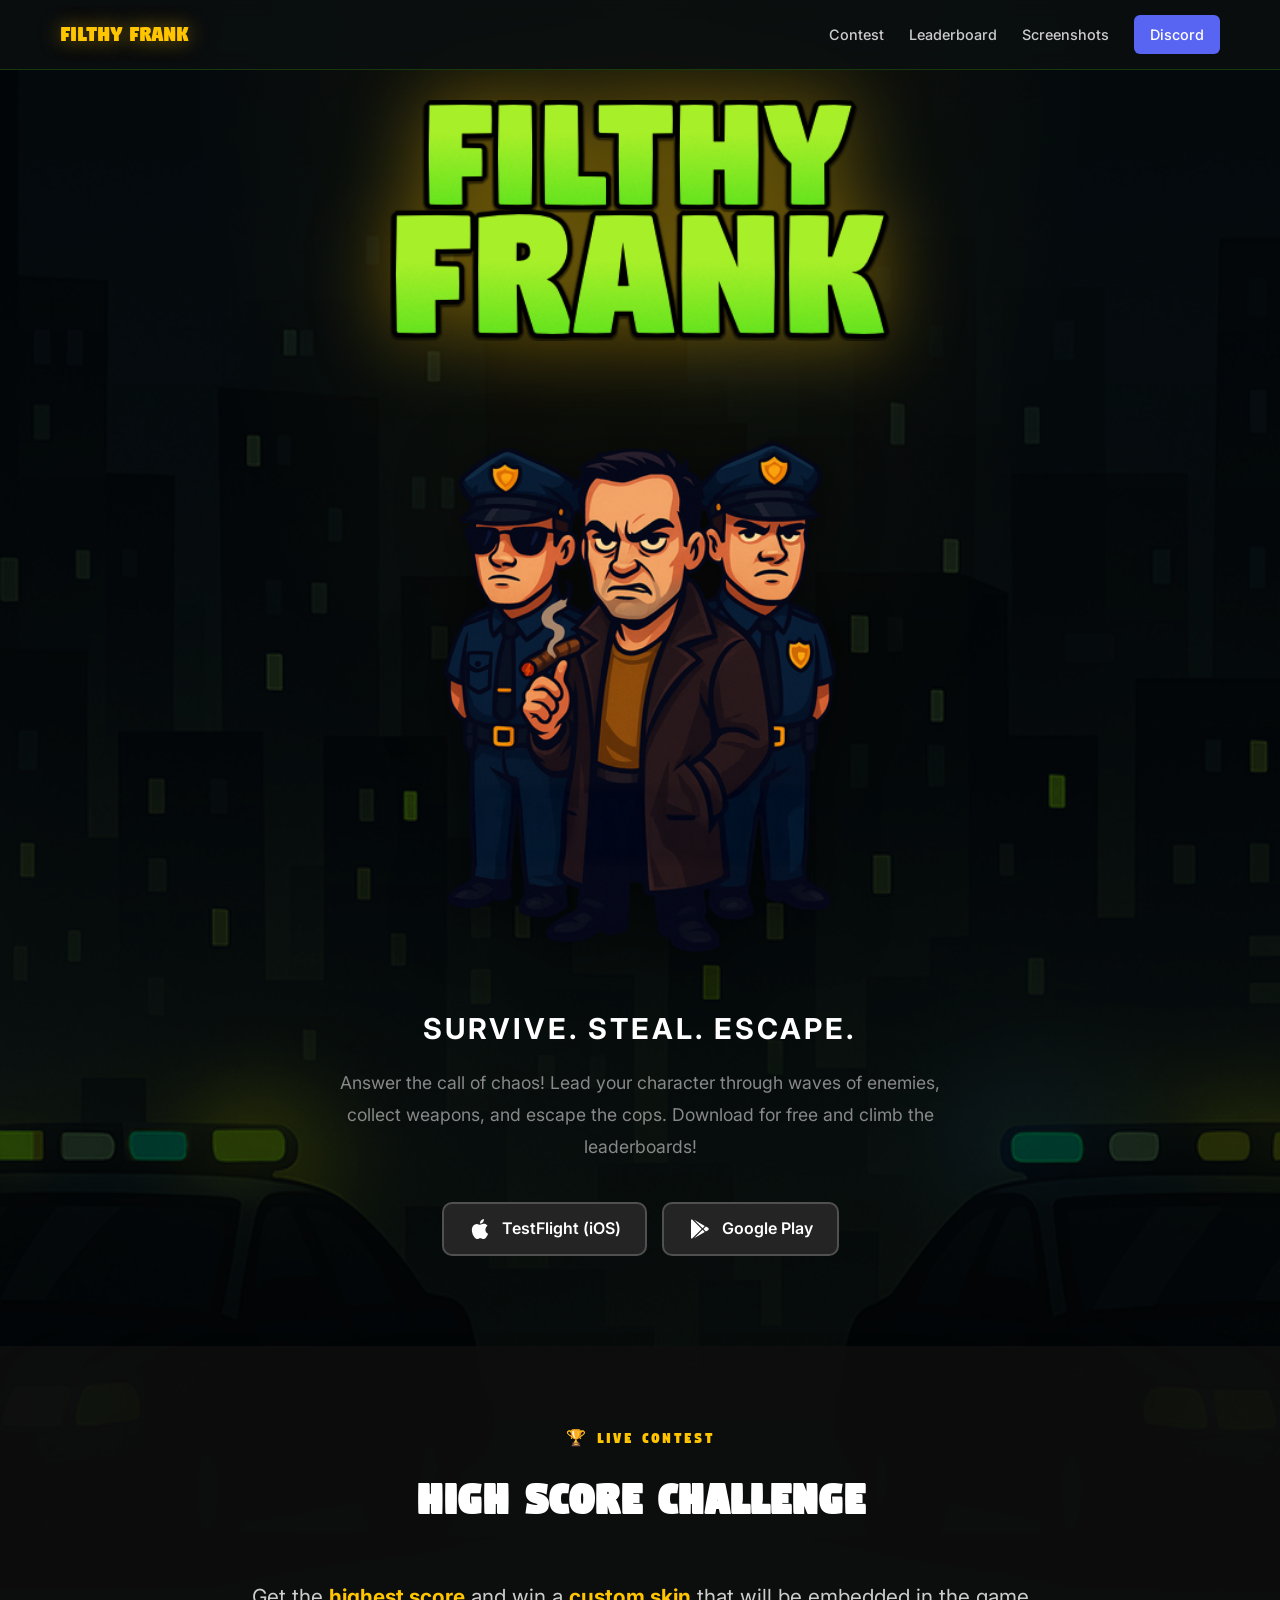
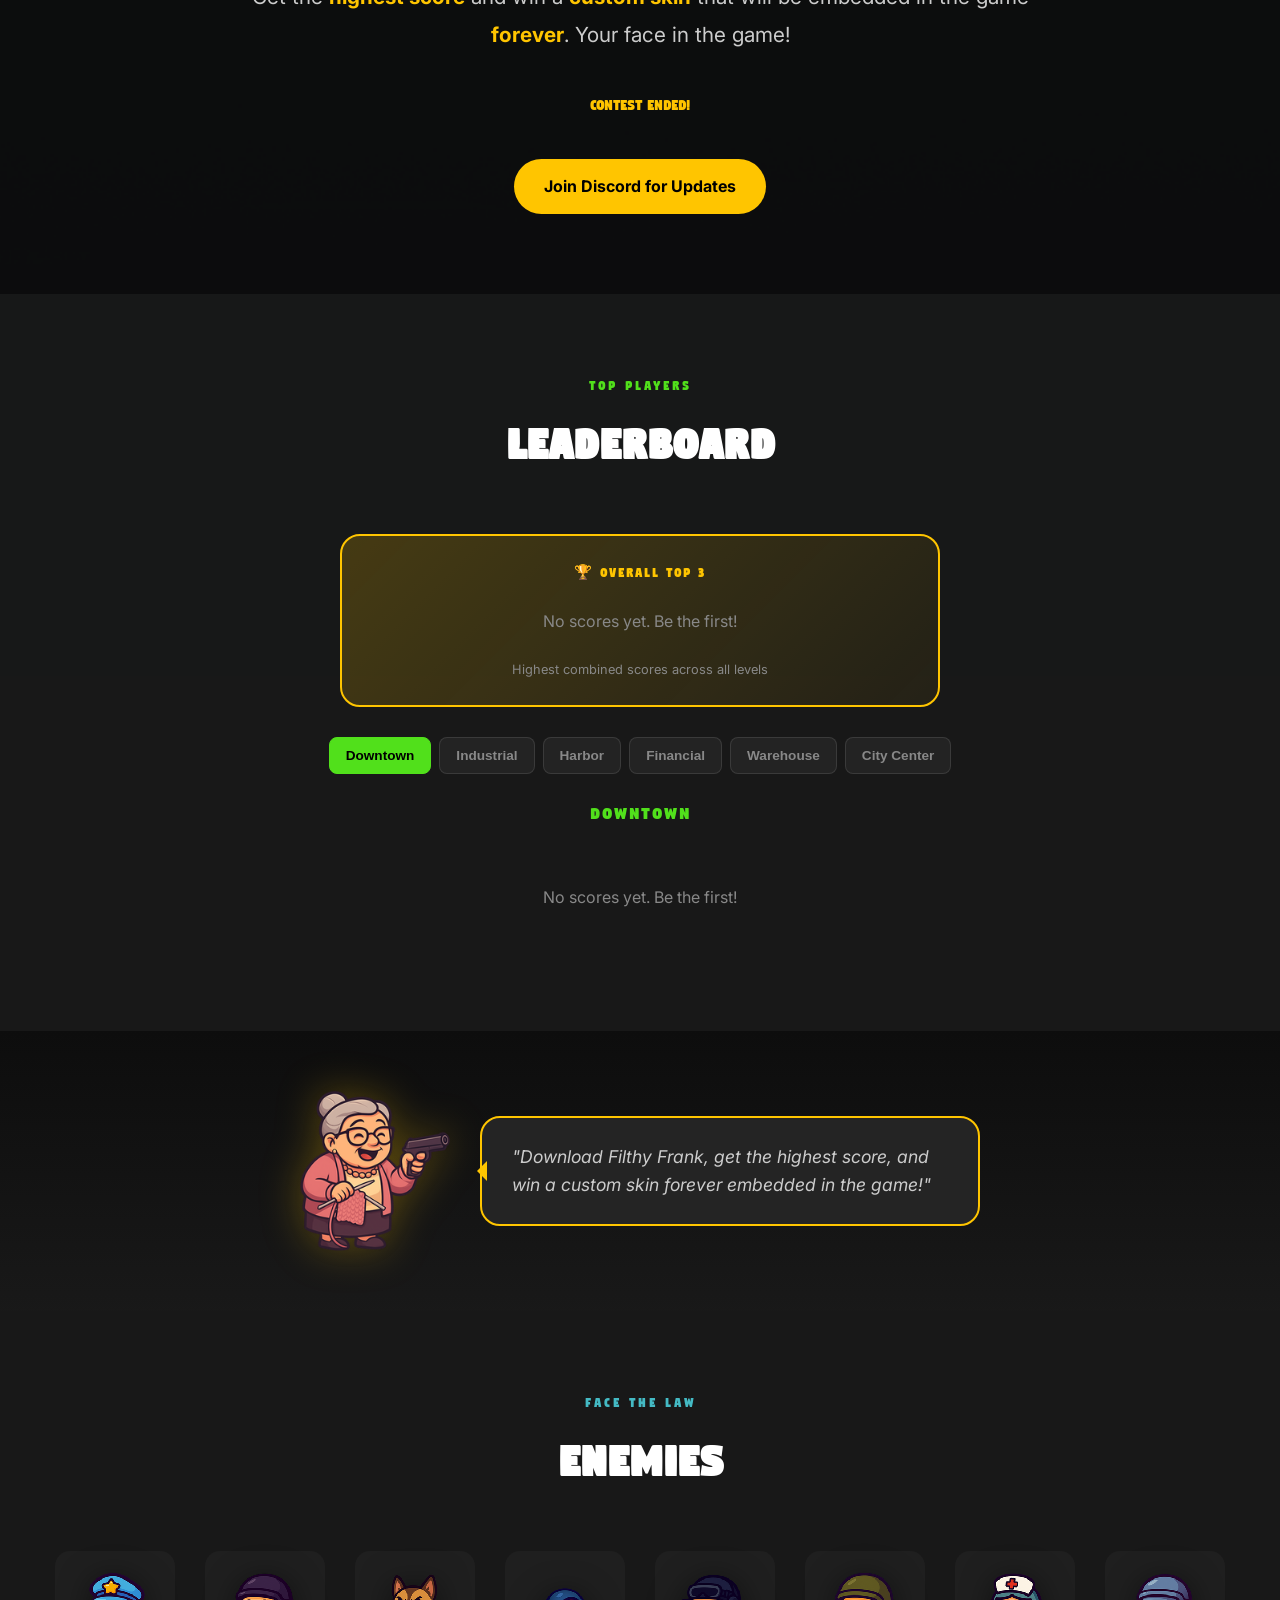
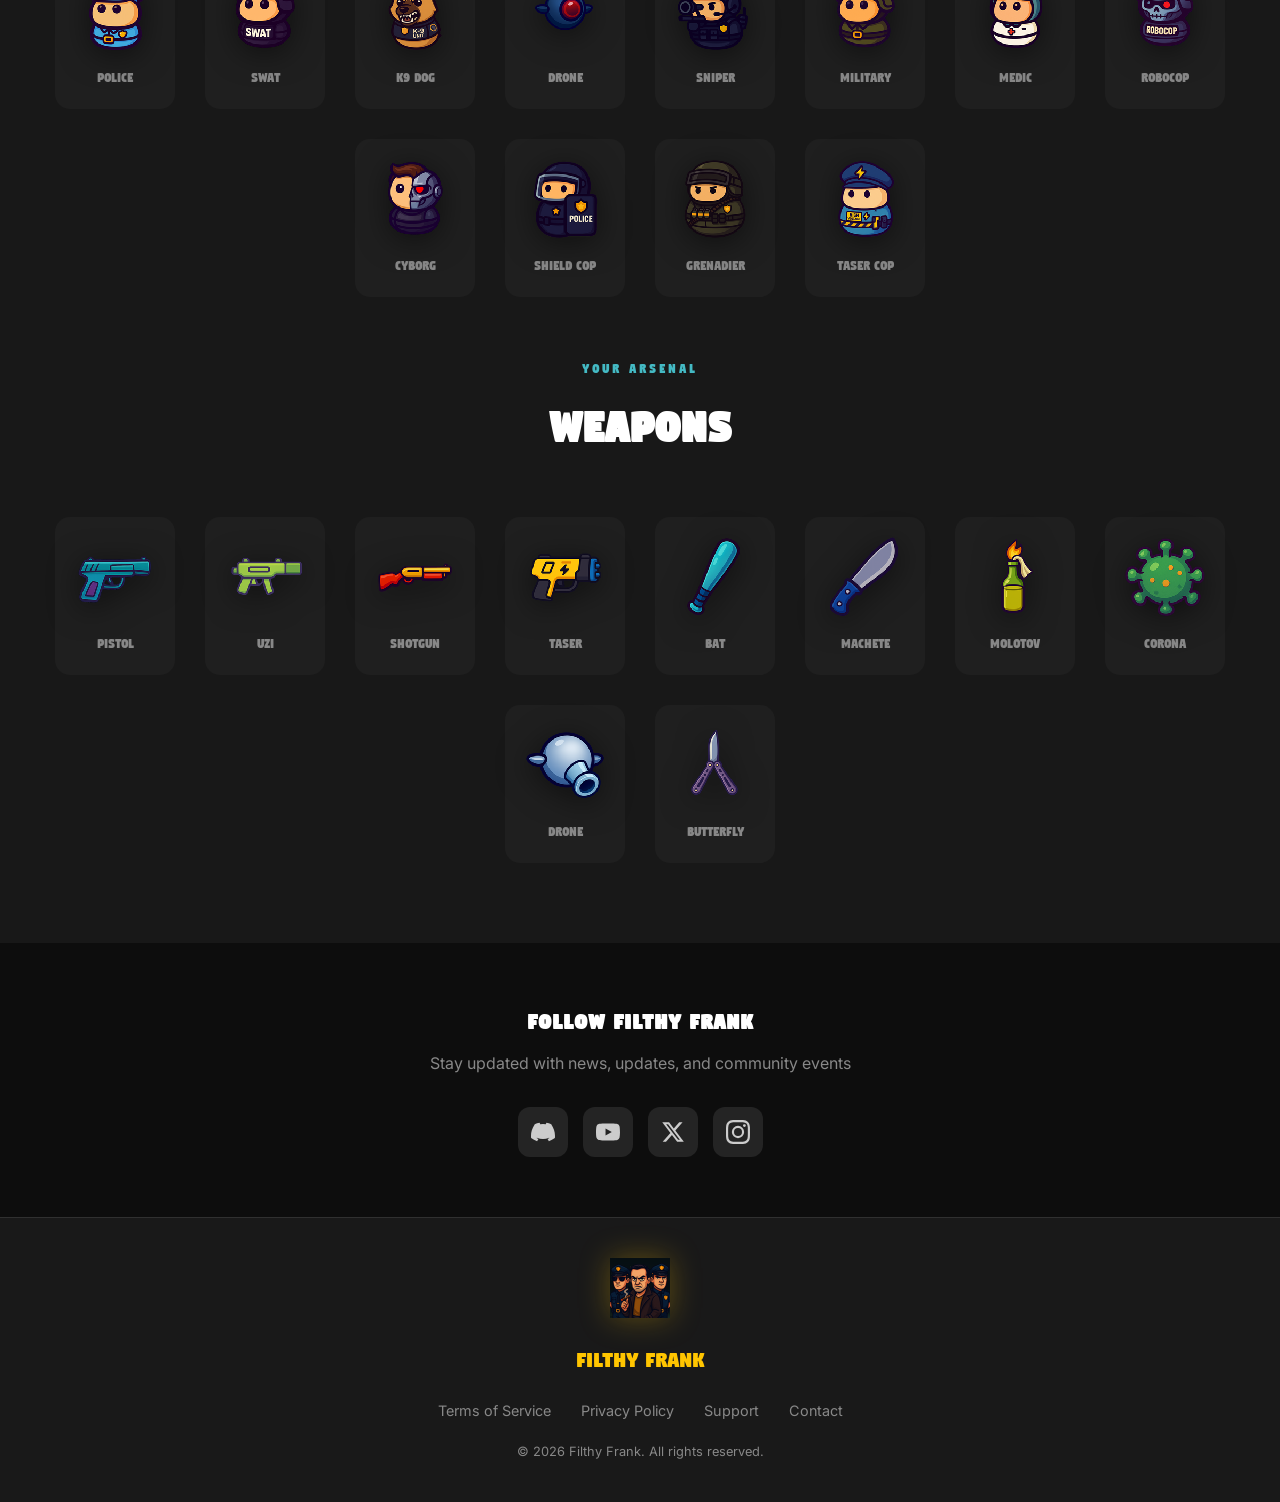
==== index.html @ 580971e7 "Fix CTA: separate iOS/Android buttons, make countdown more readable" ====
<!DOCTYPE html>
<html lang="en">
<head>
    <meta charset="UTF-8">
    <meta name="viewport" content="width=device-width, initial-scale=1.0">
    <title>Filthy Frank - Mobile Action Game</title>
    <meta name="description" content="Survive. Steal. Escape. Download Filthy Frank now and compete in our high score contest!">
    
    <!-- Open Graph / Social Media -->
    <meta property="og:title" content="Filthy Frank - High Score Contest">
    <meta property="og:description" content="Win a custom skin embedded in the game forever! Download now and compete.">
    <meta property="og:image" content="assets/og-image.png">
    <meta property="og:type" content="website">
    
    <!-- Favicon -->
    <link rel="icon" type="image/png" sizes="512x512" href="favicon.png">
    <link rel="apple-touch-icon" href="favicon.png">
    
    <!-- Custom Digitalt Font -->
    <style>
        @font-face {
            font-family: 'Digitalt';
            src: url('assets/fonts/Digitalt.ttf') format('truetype');
            font-weight: normal;
            font-style: normal;
            font-display: swap;
        }
    </style>
    
    <!-- Google Fonts for body -->
    <link rel="preconnect" href="https://fonts.googleapis.com">
    <link rel="preconnect" href="https://fonts.gstatic.com" crossorigin>
    <link href="https://fonts.googleapis.com/css2?family=Inter:wght@400;500;600;700;800&display=swap" rel="stylesheet">
    
    <style>
        /* ============================================
           CSS VARIABLES - SUPERCELL DARK THEME
           ============================================ */
        :root {
            --bg-dark: #0d0d0d;
            --bg-section: #1a1a1a;
            --bg-card: #242424;
            --accent-gold: #FFC500;
            --accent-green: #51E01B;
            --accent-cyan: #44BAC4;
            --accent-red: #ff4757;
            --text-white: #ffffff;
            --text-gray: #888888;
            --text-light: #cccccc;
        }

        /* ============================================
           RESET & BASE
           ============================================ */
        * {
            margin: 0;
            padding: 0;
            box-sizing: border-box;
        }

        html {
            scroll-behavior: smooth;
        }

        body {
            font-family: 'Inter', -apple-system, BlinkMacSystemFont, sans-serif;
            background: var(--bg-dark);
            background-image: url('assets/game/background.png');
            background-size: cover;
            background-position: center top;
            background-attachment: fixed;
            background-repeat: no-repeat;
            color: var(--text-white);
            line-height: 1.6;
            overflow-x: hidden;
        }

        /* ============================================
           TYPOGRAPHY
           ============================================ */
        .game-font {
            font-family: 'Digitalt', monospace;
        }

        h1, h2, h3 {
            font-family: 'Digitalt', monospace;
            letter-spacing: 1px;
        }

        /* ============================================
           HEADER / NAV
           ============================================ */
        .header {
            position: fixed;
            top: 0;
            left: 0;
            right: 0;
            z-index: 1000;
            background: rgba(10, 15, 15, 0.9);
            backdrop-filter: blur(10px);
            border-bottom: 1px solid rgba(81, 224, 27, 0.2);
        }

        .nav {
            max-width: 1200px;
            margin: 0 auto;
            padding: 15px 20px;
            display: flex;
            align-items: center;
            justify-content: space-between;
        }

        .nav-logo {
            font-family: 'Digitalt', monospace;
            font-size: 1.5rem;
            color: var(--accent-gold);
            text-decoration: none;
            text-shadow: 0 0 20px rgba(255, 197, 0, 0.5);
        }

        .nav-links {
            display: flex;
            gap: 25px;
            align-items: center;
        }

        .nav-links a {
            color: var(--text-light);
            text-decoration: none;
            font-size: 0.9rem;
            font-weight: 500;
            transition: color 0.3s;
        }

        .nav-links a:hover {
            color: var(--accent-gold);
        }

        .nav-discord {
            background: #5865F2;
            color: white !important;
            padding: 8px 16px;
            border-radius: 6px;
            font-weight: 600;
        }

        .nav-discord:hover {
            background: #4752c4;
            color: white !important;
        }

        /* Mobile nav toggle */
        .nav-toggle {
            display: none;
            background: none;
            border: none;
            color: white;
            font-size: 1.5rem;
            cursor: pointer;
        }

        /* ============================================
           HERO SECTION - SUPERCELL STYLE
           ============================================ */
        .hero {
            min-height: 100vh;
            display: flex;
            flex-direction: column;
            align-items: center;
            justify-content: center;
            text-align: center;
            padding: 100px 20px 60px;
            background: transparent;
            position: relative;
            overflow: hidden;
        }

        /* Subtle overlay for text readability */
        .hero::before {
            content: '';
            position: absolute;
            top: 0;
            left: 0;
            right: 0;
            bottom: 0;
            background: 
                linear-gradient(180deg, rgba(0,0,0,0.3) 0%, rgba(0,0,0,0.5) 100%),
                radial-gradient(ellipse at 50% 0%, rgba(255, 197, 0, 0.1) 0%, transparent 50%);
            pointer-events: none;
        }

        .hero-content {
            position: relative;
            z-index: 1;
            max-width: 800px;
        }

        .hero-logo {
            max-width: 500px;
            width: 90%;
            height: auto;
            margin-bottom: 20px;
            filter: drop-shadow(0 0 40px rgba(255, 197, 0, 0.4));
        }

        .hero-characters {
            max-width: 400px;
            width: 80%;
            height: auto;
            margin-bottom: 30px;
            filter: drop-shadow(0 10px 30px rgba(0, 0, 0, 0.5));
        }

        .hero-title {
            font-size: clamp(2.5rem, 10vw, 5rem);
            color: var(--accent-gold);
            text-shadow: 
                0 0 30px rgba(255, 197, 0, 0.6),
                0 4px 0 #b38600;
            margin-bottom: 20px;
            text-transform: uppercase;
        }

        .hero-tagline {
            font-size: clamp(1.2rem, 4vw, 1.8rem);
            color: var(--text-white);
            margin-bottom: 15px;
            font-weight: 700;
            text-transform: uppercase;
            letter-spacing: 3px;
        }

        .hero-description {
            font-size: 1.1rem;
            color: var(--text-gray);
            max-width: 600px;
            margin: 0 auto 40px;
            line-height: 1.8;
        }

        /* ============================================
           DOWNLOAD BUTTONS - SUPERCELL STYLE
           ============================================ */
        .download-buttons {
            display: flex;
            flex-wrap: wrap;
            gap: 15px;
            justify-content: center;
            margin-bottom: 30px;
        }

        .store-badge {
            height: 50px;
            transition: transform 0.3s, filter 0.3s;
        }

        .store-badge:hover {
            transform: scale(1.05);
            filter: brightness(1.1);
        }

        /* Custom store buttons if no badges */
        .store-btn {
            display: inline-flex;
            align-items: center;
            gap: 10px;
            padding: 12px 24px;
            background: var(--bg-card);
            border: 2px solid rgba(255, 255, 255, 0.2);
            border-radius: 10px;
            color: white;
            text-decoration: none;
            font-weight: 600;
            transition: all 0.3s;
        }

        .store-btn:hover {
            background: var(--bg-section);
            border-color: var(--accent-gold);
            transform: translateY(-3px);
        }

        .store-btn svg {
            width: 24px;
            height: 24px;
        }

        /* ============================================
           CONTEST SECTION - FULL WIDTH CLEAN
           ============================================ */
        .contest-section {
            padding: 80px 20px;
            background: rgba(13, 13, 13, 0.95);
            text-align: center;
        }

        .contest-section .section-header {
            margin-bottom: 40px;
        }

        .contest-content {
            max-width: 800px;
            margin: 0 auto;
        }

        .contest-prize-text {
            font-size: 1.3rem;
            color: var(--text-light);
            margin-bottom: 40px;
            line-height: 1.8;
        }

        .contest-prize-text strong {
            color: var(--accent-gold);
        }

        /* Countdown - Clean Grid */
        .countdown {
            display: flex;
            justify-content: center;
            gap: 20px;
            margin-bottom: 40px;
        }

        .countdown-item {
            background: rgba(255, 255, 255, 0.05);
            border: 1px solid rgba(255, 255, 255, 0.1);
            border-radius: 15px;
            padding: 20px 15px;
            min-width: 80px;
        }

        .countdown-value {
            font-family: 'Digitalt', monospace;
            font-size: 2.5rem;
            color: var(--accent-gold);
            display: block;
            line-height: 1;
        }

        .countdown-unit {
            font-size: 0.75rem;
            color: var(--text-gray);
            text-transform: uppercase;
            margin-top: 8px;
            letter-spacing: 1px;
        }

        .contest-cta {
            display: inline-flex;
            align-items: center;
            gap: 10px;
            background: var(--accent-gold);
            color: #000;
            padding: 15px 30px;
            border-radius: 50px;
            font-weight: 700;
            font-size: 1rem;
            text-decoration: none;
            transition: all 0.3s;
        }

        .contest-cta:hover {
            transform: scale(1.05);
            box-shadow: 0 10px 30px rgba(255, 197, 0, 0.3);
        }

        @media (max-width: 500px) {
            .countdown {
                gap: 10px;
            }
            .countdown-item {
                min-width: 65px;
                padding: 15px 10px;
            }
            .countdown-value {
                font-size: 1.8rem;
            }
        }

        /* ============================================
           NEWS / LEADERBOARD SECTION
           ============================================ */
        .section {
            padding: 80px 20px;
            max-width: 1200px;
            margin: 0 auto;
        }

        .section-header {
            text-align: center;
            margin-bottom: 50px;
        }

        .section-label {
            font-family: 'Digitalt', monospace;
            color: var(--accent-cyan);
            font-size: 0.9rem;
            text-transform: uppercase;
            letter-spacing: 3px;
            margin-bottom: 10px;
        }

        .contest-section .section-label {
            color: var(--accent-gold);
            font-size: 1rem;
        }

        .leaderboard-section .section-label {
            color: var(--accent-green);
        }

        .section-title {
            font-size: clamp(2rem, 6vw, 3rem);
            color: var(--text-white);
        }

        /* Leaderboard Section - Clean Style */
        .leaderboard-section {
            padding: 80px 20px;
            background: rgba(26, 26, 26, 0.9);
            max-width: 100%;
            width: 100%;
        }

        .leaderboard-container {
            max-width: 600px;
            margin: 0 auto;
        }

        .leaderboard-scores {
            background: transparent;
        }

        .leaderboard-list {
            list-style: none;
        }

        .leaderboard-item {
            display: flex;
            align-items: center;
            padding: 18px 20px;
            border-radius: 12px;
            margin-bottom: 10px;
            background: rgba(255, 255, 255, 0.03);
            border: 1px solid rgba(255, 255, 255, 0.08);
            transition: all 0.3s;
        }

        .leaderboard-item:hover {
            background: rgba(255, 255, 255, 0.08);
            transform: translateX(5px);
        }

        .leaderboard-item.top-1 {
            background: linear-gradient(135deg, rgba(255, 197, 0, 0.15), rgba(255, 197, 0, 0.05));
            border-color: rgba(255, 197, 0, 0.3);
        }

        .leaderboard-item.top-2 {
            background: linear-gradient(135deg, rgba(192, 192, 192, 0.1), rgba(192, 192, 192, 0.03));
            border-color: rgba(192, 192, 192, 0.2);
        }

        .leaderboard-item.top-3 {
            background: linear-gradient(135deg, rgba(205, 127, 50, 0.12), rgba(205, 127, 50, 0.04));
            border-color: rgba(205, 127, 50, 0.25);
        }

        .rank-badge {
            display: flex;
            align-items: center;
            gap: 8px;
            min-width: 60px;
        }

        .rank-icon {
            font-size: 1.3rem;
        }

        .rank {
            font-family: 'Digitalt', monospace;
            font-size: 1.2rem;
            color: var(--text-gray);
        }

        .top-1 .rank { color: var(--accent-gold); }
        .top-2 .rank { color: #c0c0c0; }
        .top-3 .rank { color: #cd7f32; }

        .player-name {
            flex: 1;
            font-weight: 600;
            font-size: 1rem;
            margin-left: 15px;
            color: var(--text-white);
        }

        .player-score {
            font-family: 'Digitalt', monospace;
            font-size: 1.2rem;
            color: var(--accent-green);
        }

        .top-1 .player-score { color: var(--accent-gold); }

        .leaderboard-loading {
            text-align: center;
            padding: 40px;
            color: var(--text-gray);
        }

        /* Overall Champion Banner */
        .overall-champion {
            max-width: 600px;
            margin: 0 auto 30px;
            background: linear-gradient(135deg, rgba(255, 197, 0, 0.2), rgba(255, 197, 0, 0.05));
            border: 2px solid var(--accent-gold);
            border-radius: 20px;
            padding: 25px;
            text-align: center;
        }

        .champion-label {
            font-family: 'Digitalt', monospace;
            font-size: 0.9rem;
            color: var(--accent-gold);
            letter-spacing: 2px;
            margin-bottom: 15px;
        }

        .top3-list {
            display: flex;
            flex-direction: column;
            gap: 12px;
        }

        .top3-loading {
            color: var(--text-gray);
            text-align: center;
            padding: 10px;
        }

        .top3-item {
            display: flex;
            align-items: center;
            justify-content: space-between;
            padding: 12px 20px;
            background: rgba(0, 0, 0, 0.3);
            border-radius: 10px;
            gap: 15px;
        }

        .top3-item.rank-1 {
            background: linear-gradient(135deg, rgba(255, 197, 0, 0.3), rgba(255, 197, 0, 0.1));
            border: 1px solid rgba(255, 197, 0, 0.5);
        }

        .top3-item.rank-2 {
            background: linear-gradient(135deg, rgba(192, 192, 192, 0.2), rgba(192, 192, 192, 0.05));
            border: 1px solid rgba(192, 192, 192, 0.3);
        }

        .top3-item.rank-3 {
            background: linear-gradient(135deg, rgba(205, 127, 50, 0.2), rgba(205, 127, 50, 0.05));
            border: 1px solid rgba(205, 127, 50, 0.3);
        }

        .top3-rank {
            font-size: 1.5rem;
            min-width: 40px;
            text-align: center;
        }

        .top3-name {
            font-family: 'Digitalt', monospace;
            font-size: 1.3rem;
            color: var(--text-white);
            flex: 1;
        }

        .top3-score {
            font-family: 'Digitalt', monospace;
            font-size: 1.1rem;
            color: var(--accent-gold);
        }

        .rank-1 .top3-score { color: #FFD700; }
        .rank-2 .top3-score { color: #C0C0C0; }
        .rank-3 .top3-score { color: #CD7F32; }

        .champion-subtitle {
            font-size: 0.8rem;
            color: var(--text-gray);
            margin-top: 15px;
        }

        .cta-banner {
            margin-top: 20px;
            padding: 15px 20px;
            background: linear-gradient(135deg, rgba(81, 224, 27, 0.15), rgba(81, 224, 27, 0.05));
            border: 1px solid rgba(81, 224, 27, 0.3);
            border-radius: 12px;
            display: flex;
            flex-direction: column;
            align-items: center;
            gap: 12px;
        }

        .cta-text {
            font-size: 1rem;
            color: var(--text-light);
        }

        .cta-time {
            display: inline-block;
            background: var(--accent-gold);
            color: #000;
            font-family: 'Digitalt', monospace;
            font-weight: 700;
            padding: 4px 12px;
            border-radius: 6px;
            margin: 0 4px;
        }

        .cta-buttons {
            display: flex;
            gap: 12px;
        }

        .cta-button {
            display: inline-flex;
            align-items: center;
            gap: 8px;
            background: var(--accent-green);
            color: #000;
            padding: 10px 20px;
            border-radius: 25px;
            font-weight: 700;
            font-size: 0.9rem;
            text-decoration: none;
            transition: all 0.3s;
        }

        .cta-button:hover {
            transform: scale(1.05);
            box-shadow: 0 5px 20px rgba(81, 224, 27, 0.4);
        }

        .cta-button svg {
            flex-shrink: 0;
        }

        @media (max-width: 500px) {
            .cta-text {
                font-size: 0.9rem;
                text-align: center;
            }
        }

        /* Level Tabs */
        .level-tabs {
            display: flex;
            justify-content: center;
            flex-wrap: wrap;
            gap: 8px;
            max-width: 700px;
            margin: 0 auto 25px;
        }

        .level-tab {
            background: rgba(255, 255, 255, 0.05);
            border: 1px solid rgba(255, 255, 255, 0.1);
            border-radius: 8px;
            padding: 10px 16px;
            color: var(--text-gray);
            font-size: 0.85rem;
            font-weight: 600;
            cursor: pointer;
            transition: all 0.3s;
        }

        .level-tab:hover {
            background: rgba(255, 255, 255, 0.1);
            color: var(--text-white);
        }

        .level-tab.active {
            background: var(--accent-green);
            border-color: var(--accent-green);
            color: #000;
        }

        .level-title {
            font-family: 'Digitalt', monospace;
            font-size: 1.2rem;
            color: var(--accent-green);
            text-align: center;
            margin-bottom: 15px;
            text-transform: uppercase;
            letter-spacing: 2px;
        }

        @media (max-width: 500px) {
            .level-tabs {
                gap: 5px;
            }
            .level-tab {
                padding: 8px 12px;
                font-size: 0.75rem;
            }
            .champion-name {
                font-size: 1.5rem;
            }
            .champion-score {
                font-size: 1.2rem;
            }
        }

        /* ============================================
           MIMA GUIDE SECTION
           ============================================ */
        .mima-section {
            padding: 60px 20px;
            background: linear-gradient(180deg, rgba(13, 13, 13, 0.85) 0%, rgba(26, 26, 26, 0.9) 100%);
        }

        .mima-container {
            max-width: 800px;
            margin: 0 auto;
            display: flex;
            align-items: center;
            gap: 30px;
            flex-wrap: wrap;
            justify-content: center;
        }

        .mima-character {
            width: 150px;
            height: auto;
            filter: drop-shadow(0 0 20px rgba(255, 197, 0, 0.3));
            animation: float 3s ease-in-out infinite;
        }

        .mima-speech {
            background: var(--bg-card);
            border: 2px solid var(--accent-gold);
            border-radius: 20px;
            padding: 25px 30px;
            max-width: 500px;
            position: relative;
        }

        .mima-speech::before {
            content: '';
            position: absolute;
            left: -15px;
            top: 50%;
            transform: translateY(-50%);
            border: 10px solid transparent;
            border-right-color: var(--accent-gold);
        }

        .mima-text {
            font-size: 1.1rem;
            color: var(--text-light);
            font-style: italic;
        }

        @media (max-width: 600px) {
            .mima-container {
                flex-direction: column;
                text-align: center;
            }
            .mima-speech::before {
                display: none;
            }
        }

        /* ============================================
           SCREENSHOTS / GALLERY
           ============================================ */
        .gallery-section {
            background: rgba(26, 26, 26, 0.9);
            padding: 80px 20px;
        }

        .sprite-showcase {
            display: flex;
            gap: 30px;
            justify-content: center;
            flex-wrap: wrap;
            margin-top: 40px;
        }

        .sprite-item {
            display: flex;
            flex-direction: column;
            align-items: center;
            gap: 15px;
            padding: 20px;
            background: rgba(255, 255, 255, 0.03);
            border-radius: 15px;
            transition: all 0.3s;
            min-width: 100px;
        }

        .sprite-item:hover {
            background: rgba(255, 197, 0, 0.1);
            transform: translateY(-5px);
        }

        .sprite-item img {
            width: 80px;
            height: 80px;
            object-fit: contain;
            image-rendering: pixelated;
            filter: drop-shadow(0 5px 15px rgba(0, 0, 0, 0.5));
        }

        .sprite-item span {
            font-family: 'Digitalt', monospace;
            font-size: 0.9rem;
            color: var(--text-gray);
        }

        .sprite-item:hover span {
            color: var(--accent-gold);
        }

        .screenshots {
            display: flex;
            gap: 20px;
            justify-content: center;
            flex-wrap: wrap;
            margin-top: 40px;
        }

        .screenshot {
            width: 200px;
            border-radius: 20px;
            box-shadow: 0 20px 50px rgba(0, 0, 0, 0.5);
            transition: transform 0.3s;
        }

        .screenshot:hover {
            transform: translateY(-10px) scale(1.02);
        }

        /* ============================================
           SOCIAL / FOLLOW SECTION
           ============================================ */
        .social-section {
            padding: 60px 20px;
            text-align: center;
            background: rgba(13, 13, 13, 0.8);
        }

        .social-title {
            font-size: 1.5rem;
            margin-bottom: 10px;
        }

        .social-subtitle {
            color: var(--text-gray);
            margin-bottom: 30px;
        }

        .social-links {
            display: flex;
            gap: 15px;
            justify-content: center;
            flex-wrap: wrap;
        }

        .social-link {
            display: flex;
            align-items: center;
            justify-content: center;
            width: 50px;
            height: 50px;
            background: var(--bg-card);
            border-radius: 12px;
            color: var(--text-light);
            text-decoration: none;
            transition: all 0.3s;
        }

        .social-link:hover {
            background: var(--accent-gold);
            color: #000;
            transform: translateY(-3px);
        }

        .social-link svg {
            width: 24px;
            height: 24px;
        }

        /* ============================================
           FOOTER
           ============================================ */
        .footer {
            background: rgba(26, 26, 26, 0.95);
            padding: 40px 20px;
            text-align: center;
            border-top: 1px solid rgba(255, 255, 255, 0.1);
        }

        .footer-icon {
            width: 60px;
            height: 60px;
            margin-bottom: 15px;
            filter: drop-shadow(0 0 15px rgba(255, 197, 0, 0.3));
        }

        .footer-logo {
            font-family: 'Digitalt', monospace;
            font-size: 1.5rem;
            color: var(--accent-gold);
            margin-bottom: 20px;
        }

        .footer-links {
            display: flex;
            gap: 30px;
            justify-content: center;
            margin-bottom: 20px;
            flex-wrap: wrap;
        }

        .footer-links a {
            color: var(--text-gray);
            text-decoration: none;
            font-size: 0.9rem;
            transition: color 0.3s;
        }

        .footer-links a:hover {
            color: var(--text-white);
        }

        .copyright {
            color: var(--text-gray);
            font-size: 0.8rem;
        }

        /* ============================================
           MOBILE RESPONSIVE
           ============================================ */
        @media (max-width: 768px) {
            .nav-links {
                display: none;
            }

            .nav-toggle {
                display: block;
            }

            .hero-title {
                font-size: 2.5rem;
            }

            .countdown-item {
                min-width: 50px;
                padding: 10px 5px;
            }

            .countdown-value {
                font-size: 1.4rem;
            }

            .screenshot {
                width: 150px;
            }

            .leaderboard-card {
                padding: 20px 15px;
            }
        }

        /* ============================================
           ANIMATIONS
           ============================================ */
        @keyframes float {
            0%, 100% { transform: translateY(0); }
            50% { transform: translateY(-10px); }
        }

        .float {
            animation: float 3s ease-in-out infinite;
        }
    </style>
</head>
<body>
    <!-- ============================================
         HEADER / NAV
         ============================================ -->
    <header class="header">
        <nav class="nav">
            <a href="#" class="nav-logo">FILTHY FRANK</a>
            <div class="nav-links">
                <a href="#contest">Contest</a>
                <a href="#leaderboard">Leaderboard</a>
                <a href="#screenshots">Screenshots</a>
                <a href="#" class="nav-discord" id="discordNav">Discord</a>
            </div>
            <button class="nav-toggle" aria-label="Menu">☰</button>
        </nav>
    </header>

    <!-- ============================================
         HERO SECTION
         ============================================ -->
    <section class="hero">
        <div class="hero-content">
            <img src="assets/game/maintitle.png" alt="Filthy Frank" class="hero-logo float">
            
            <!-- Protagonists image -->
            <img src="assets/game/protagonists.png" alt="Characters" class="hero-characters">
            <p class="hero-tagline">Survive. Steal. Escape.</p>
            <p class="hero-description">
                Answer the call of chaos! Lead your character through waves of enemies, 
                collect weapons, and escape the cops. Download for free and climb the leaderboards!
            </p>
            
            <!-- Download Buttons -->
            <div class="download-buttons">
                <a href="#" class="store-btn" id="appStoreBtn">
                    <svg viewBox="0 0 24 24" fill="currentColor">
                        <path d="M18.71 19.5c-.83 1.24-1.71 2.45-3.05 2.47-1.34.03-1.77-.79-3.29-.79-1.53 0-2 .77-3.27.82-1.31.05-2.3-1.32-3.14-2.53C4.25 17 2.94 12.45 4.7 9.39c.87-1.52 2.43-2.48 4.12-2.51 1.28-.02 2.5.87 3.29.87.78 0 2.26-1.07 3.81-.91.65.03 2.47.26 3.64 1.98-.09.06-2.17 1.28-2.15 3.81.03 3.02 2.65 4.03 2.68 4.04-.03.07-.42 1.44-1.38 2.83M13 3.5c.73-.83 1.94-1.46 2.94-1.5.13 1.17-.34 2.35-1.04 3.19-.69.85-1.83 1.51-2.95 1.42-.15-1.15.41-2.35 1.05-3.11z"/>
                    </svg>
                    TestFlight (iOS)
                </a>
                <a href="#" class="store-btn" id="googlePlayBtn">
                    <svg viewBox="0 0 24 24" fill="currentColor">
                        <path d="M3,20.5V3.5C3,2.91 3.34,2.39 3.84,2.15L13.69,12L3.84,21.85C3.34,21.6 3,21.09 3,20.5M16.81,15.12L6.05,21.34L14.54,12.85L16.81,15.12M20.16,10.81C20.5,11.08 20.75,11.5 20.75,12C20.75,12.5 20.5,12.92 20.16,13.19L17.89,14.5L15.39,12L17.89,9.5L20.16,10.81M6.05,2.66L16.81,8.88L14.54,11.15L6.05,2.66Z"/>
                    </svg>
                    Google Play
                </a>
            </div>

        </div>
    </section>

    <!-- ============================================
         CONTEST SECTION - CLEAN FULL WIDTH
         ============================================ -->
    <section class="contest-section" id="contest">
        <div class="section-header">
            <p class="section-label">🏆 Live Contest</p>
            <h2 class="section-title">High Score Challenge</h2>
        </div>
        
        <div class="contest-content">
            <p class="contest-prize-text">
                Get the <strong>highest score</strong> and win a <strong>custom skin</strong> that will be embedded in the game <strong>forever</strong>. Your face in the game!
            </p>
            
            <div class="countdown" id="countdown">
                <div class="countdown-item">
                    <span class="countdown-value" id="days">00</span>
                    <span class="countdown-unit">Days</span>
                </div>
                <div class="countdown-item">
                    <span class="countdown-value" id="hours">00</span>
                    <span class="countdown-unit">Hours</span>
                </div>
                <div class="countdown-item">
                    <span class="countdown-value" id="minutes">00</span>
                    <span class="countdown-unit">Mins</span>
                </div>
                <div class="countdown-item">
                    <span class="countdown-value" id="seconds">00</span>
                    <span class="countdown-unit">Secs</span>
                </div>
            </div>
            
            <a href="#" class="contest-cta" id="discordContest">
                Join Discord for Updates
            </a>
        </div>
    </section>

    <!-- ============================================
         LEADERBOARD SECTION - Multi-Level with Overall Champion
         ============================================ -->
    <section class="leaderboard-section" id="leaderboard">
        <div class="section-header">
            <p class="section-label">Top Players</p>
            <h2 class="section-title">Leaderboard</h2>
        </div>
        
        <!-- Overall Top 3 Banner -->
        <div class="overall-champion" id="overallChampion">
            <div class="champion-label">🏆 OVERALL TOP 3</div>
            <div class="top3-list" id="top3List">
                <div class="top3-loading">Loading...</div>
            </div>
            <div class="champion-subtitle">Highest combined scores across all levels</div>
            <div class="cta-banner" id="ctaBanner">
                <span class="cta-text">⏰ You have <span class="cta-time" id="ctaTime">--</span> left to claim the throne!</span>
                <div class="cta-buttons">
                    <a href="#" class="cta-button cta-ios" id="ctaIOS">
                        <svg viewBox="0 0 24 24" fill="currentColor" width="18" height="18"><path d="M18.71 19.5c-.83 1.24-1.71 2.45-3.05 2.47-1.34.03-1.77-.79-3.29-.79-1.53 0-2 .77-3.27.82-1.31.05-2.3-1.32-3.14-2.53C4.25 17 2.94 12.45 4.7 9.39c.87-1.52 2.43-2.48 4.12-2.51 1.28-.02 2.5.87 3.29.87.78 0 2.26-1.07 3.81-.91.65.03 2.47.26 3.64 1.98-.09.06-2.17 1.28-2.15 3.81.03 3.02 2.65 4.03 2.68 4.04-.03.07-.42 1.44-1.38 2.83M13 3.5c.73-.83 1.94-1.46 2.94-1.5.13 1.17-.34 2.35-1.04 3.19-.69.85-1.83 1.51-2.95 1.42-.15-1.15.41-2.35 1.05-3.11z"/></svg>
                        iOS
                    </a>
                    <a href="#" class="cta-button cta-android" id="ctaAndroid">
                        <svg viewBox="0 0 24 24" fill="currentColor" width="18" height="18"><path d="M3,20.5V3.5C3,2.91 3.34,2.39 3.84,2.15L13.69,12L3.84,21.85C3.34,21.6 3,21.09 3,20.5M16.81,15.12L6.05,21.34L14.54,12.85L16.81,15.12M20.16,10.81C20.5,11.08 20.75,11.5 20.75,12C20.75,12.5 20.5,12.92 20.16,13.19L17.89,14.5L15.39,12L17.89,9.5L20.16,10.81M6.05,2.66L16.81,8.88L14.54,11.15L6.05,2.66Z"/></svg>
                        Android
                    </a>
                </div>
            </div>
        </div>
        
        <!-- Level Tabs -->
        <div class="level-tabs">
            <button class="level-tab active" data-level="downtown_01">Downtown</button>
            <button class="level-tab" data-level="industrial_01">Industrial</button>
            <button class="level-tab" data-level="harbor_01">Harbor</button>
            <button class="level-tab" data-level="financial_01">Financial</button>
            <button class="level-tab" data-level="warehouse_01">Warehouse</button>
            <button class="level-tab" data-level="citycenter_01">City Center</button>
        </div>
        
        <div class="leaderboard-container">
            <div class="level-title" id="levelTitle">Downtown</div>
            <ul class="leaderboard-list" id="leaderboardList">
                <li class="leaderboard-loading">Loading scores...</li>
            </ul>
        </div>
    </section>

    <!-- ============================================
         MIMA GUIDE SECTION
         ============================================ -->
    <section class="mima-section">
        <div class="mima-container">
            <img src="assets/characters/mima.png" alt="Mima" class="mima-character">
            <div class="mima-speech">
                <p class="mima-text">"Download Filthy Frank, get the highest score, and win a custom skin forever embedded in the game!"</p>
            </div>
        </div>
    </section>

    <!-- ============================================
         ENEMIES & WEAPONS SHOWCASE
         ============================================ -->
    <section class="gallery-section" id="screenshots">
        <div class="section-header">
            <p class="section-label">Face the Law</p>
            <h2 class="section-title">Enemies</h2>
        </div>
        
        <div class="sprite-showcase">
            <div class="sprite-item">
                <img src="assets/enemies/police.png" alt="Police">
                <span>Police</span>
            </div>
            <div class="sprite-item">
                <img src="assets/enemies/swat.png" alt="SWAT">
                <span>SWAT</span>
            </div>
            <div class="sprite-item">
                <img src="assets/enemies/k9.png" alt="K9 Dog">
                <span>K9 Dog</span>
            </div>
            <div class="sprite-item">
                <img src="assets/enemies/drone.png" alt="Drone">
                <span>Drone</span>
            </div>
            <div class="sprite-item">
                <img src="assets/enemies/sniper.png" alt="Sniper">
                <span>Sniper</span>
            </div>
            <div class="sprite-item">
                <img src="assets/enemies/military.png" alt="Military">
                <span>Military</span>
            </div>
            <div class="sprite-item">
                <img src="assets/enemies/medic.png" alt="Medic">
                <span>Medic</span>
            </div>
            <div class="sprite-item">
                <img src="assets/enemies/robocop.png" alt="Robocop">
                <span>Robocop</span>
            </div>
            <div class="sprite-item">
                <img src="assets/enemies/cyborg.png" alt="Cyborg">
                <span>Cyborg</span>
            </div>
            <div class="sprite-item">
                <img src="assets/enemies/shieldcop.png" alt="Shield Cop">
                <span>Shield Cop</span>
            </div>
            <div class="sprite-item">
                <img src="assets/enemies/grenadier.png" alt="Grenadier">
                <span>Grenadier</span>
            </div>
            <div class="sprite-item">
                <img src="assets/enemies/tasercop.png" alt="Taser Cop">
                <span>Taser Cop</span>
            </div>
        </div>

        <div class="section-header" style="margin-top: 60px;">
            <p class="section-label">Your Arsenal</p>
            <h2 class="section-title">Weapons</h2>
        </div>
        
        <div class="sprite-showcase">
            <div class="sprite-item">
                <img src="assets/weapons/pistol.png" alt="Pistol">
                <span>Pistol</span>
            </div>
            <div class="sprite-item">
                <img src="assets/weapons/uzi.png" alt="Uzi">
                <span>Uzi</span>
            </div>
            <div class="sprite-item">
                <img src="assets/weapons/shotgun.png" alt="Shotgun">
                <span>Shotgun</span>
            </div>
            <div class="sprite-item">
                <img src="assets/weapons/taser.png" alt="Taser">
                <span>Taser</span>
            </div>
            <div class="sprite-item">
                <img src="assets/weapons/bat.png" alt="Bat">
                <span>Bat</span>
            </div>
            <div class="sprite-item">
                <img src="assets/weapons/machete.png" alt="Machete">
                <span>Machete</span>
            </div>
            <div class="sprite-item">
                <img src="assets/weapons/molotov.png" alt="Molotov">
                <span>Molotov</span>
            </div>
            <div class="sprite-item">
                <img src="assets/weapons/corona.png" alt="Corona">
                <span>Corona</span>
            </div>
            <div class="sprite-item">
                <img src="assets/weapons/drone.png" alt="Drone">
                <span>Drone</span>
            </div>
            <div class="sprite-item">
                <img src="assets/weapons/butterfly.png" alt="Butterfly">
                <span>Butterfly</span>
            </div>
        </div>
    </section>

    <!-- ============================================
         SOCIAL SECTION
         ============================================ -->
    <section class="social-section">
        <h3 class="social-title game-font">Follow Filthy Frank</h3>
        <p class="social-subtitle">Stay updated with news, updates, and community events</p>
        
        <div class="social-links">
            <a href="#" class="social-link" id="discordSocial" title="Discord">
                <svg viewBox="0 0 24 24" fill="currentColor">
                    <path d="M20.317 4.37a19.791 19.791 0 0 0-4.885-1.515.074.074 0 0 0-.079.037c-.21.375-.444.864-.608 1.25a18.27 18.27 0 0 0-5.487 0 12.64 12.64 0 0 0-.617-1.25.077.077 0 0 0-.079-.037A19.736 19.736 0 0 0 3.677 4.37a.07.07 0 0 0-.032.027C.533 9.046-.32 13.58.099 18.057a.082.082 0 0 0 .031.057 19.9 19.9 0 0 0 5.993 3.03.078.078 0 0 0 .084-.028 14.09 14.09 0 0 0 1.226-1.994.076.076 0 0 0-.041-.106 13.107 13.107 0 0 1-1.872-.892.077.077 0 0 1-.008-.128 10.2 10.2 0 0 0 .372-.292.074.074 0 0 1 .077-.01c3.928 1.793 8.18 1.793 12.062 0a.074.074 0 0 1 .078.01c.12.098.246.198.373.292a.077.077 0 0 1-.006.127 12.299 12.299 0 0 1-1.873.892.077.077 0 0 0-.041.107c.36.698.772 1.362 1.225 1.993a.076.076 0 0 0 .084.028 19.839 19.839 0 0 0 6.002-3.03.077.077 0 0 0 .032-.054c.5-5.177-.838-9.674-3.549-13.66a.061.061 0 0 0-.031-.03z"/>
                </svg>
            </a>
            <a href="#" class="social-link" title="YouTube">
                <svg viewBox="0 0 24 24" fill="currentColor">
                    <path d="M23.498 6.186a3.016 3.016 0 0 0-2.122-2.136C19.505 3.545 12 3.545 12 3.545s-7.505 0-9.377.505A3.017 3.017 0 0 0 .502 6.186C0 8.07 0 12 0 12s0 3.93.502 5.814a3.016 3.016 0 0 0 2.122 2.136c1.871.505 9.376.505 9.376.505s7.505 0 9.377-.505a3.015 3.015 0 0 0 2.122-2.136C24 15.93 24 12 24 12s0-3.93-.502-5.814zM9.545 15.568V8.432L15.818 12l-6.273 3.568z"/>
                </svg>
            </a>
            <a href="#" class="social-link" title="Twitter/X">
                <svg viewBox="0 0 24 24" fill="currentColor">
                    <path d="M18.244 2.25h3.308l-7.227 8.26 8.502 11.24H16.17l-5.214-6.817L4.99 21.75H1.68l7.73-8.835L1.254 2.25H8.08l4.713 6.231zm-1.161 17.52h1.833L7.084 4.126H5.117z"/>
                </svg>
            </a>
            <a href="#" class="social-link" title="Instagram">
                <svg viewBox="0 0 24 24" fill="currentColor">
                    <path d="M12 2.163c3.204 0 3.584.012 4.85.07 3.252.148 4.771 1.691 4.919 4.919.058 1.265.069 1.645.069 4.849 0 3.205-.012 3.584-.069 4.849-.149 3.225-1.664 4.771-4.919 4.919-1.266.058-1.644.07-4.85.07-3.204 0-3.584-.012-4.849-.07-3.26-.149-4.771-1.699-4.919-4.92-.058-1.265-.07-1.644-.07-4.849 0-3.204.013-3.583.07-4.849.149-3.227 1.664-4.771 4.919-4.919 1.266-.057 1.645-.069 4.849-.069zM12 0C8.741 0 8.333.014 7.053.072 2.695.272.273 2.69.073 7.052.014 8.333 0 8.741 0 12c0 3.259.014 3.668.072 4.948.2 4.358 2.618 6.78 6.98 6.98C8.333 23.986 8.741 24 12 24c3.259 0 3.668-.014 4.948-.072 4.354-.2 6.782-2.618 6.979-6.98.059-1.28.073-1.689.073-4.948 0-3.259-.014-3.667-.072-4.947-.196-4.354-2.617-6.78-6.979-6.98C15.668.014 15.259 0 12 0zm0 5.838a6.162 6.162 0 100 12.324 6.162 6.162 0 000-12.324zM12 16a4 4 0 110-8 4 4 0 010 8zm6.406-11.845a1.44 1.44 0 100 2.881 1.44 1.44 0 000-2.881z"/>
                </svg>
            </a>
        </div>
    </section>

    <!-- ============================================
         FOOTER
         ============================================ -->
    <footer class="footer">
        <img src="assets/game/icon.png" alt="FF" class="footer-icon">
        <div class="footer-logo">FILTHY FRANK</div>
        <div class="footer-links">
            <a href="#">Terms of Service</a>
            <a href="#">Privacy Policy</a>
            <a href="#">Support</a>
            <a href="#">Contact</a>
        </div>
        <p class="copyright">© 2026 Filthy Frank. All rights reserved.</p>
    </footer>

    <!-- ============================================
         JAVASCRIPT
         ============================================ -->
    <script>
        // ============================================
        // CONFIGURATION
        // ============================================
        const CONFIG = {
            contestEndDate: new Date('2026-01-10T18:00:00'),
            firebase: {
                databaseUrl: "https://filthyfrank-7d392-default-rtdb.europe-west1.firebasedatabase.app"
            },
            levels: {
                downtown_01: { key: "downtown_01_leaderboard", name: "Downtown" },
                industrial_01: { key: "industrial_01_leaderboard", name: "Industrial" },
                harbor_01: { key: "harbor_01_leaderboard", name: "Harbor" },
                financial_01: { key: "financial_01_leaderboard", name: "Financial" },
                warehouse_01: { key: "warehouse_01_leaderboard", name: "Warehouse" },
                citycenter_01: { key: "citycenter_01_leaderboard", name: "City Center" }
            },
            appStoreUrl: "https://testflight.apple.com/join/hXkUVUbs",
            googlePlayUrl: "https://play.google.com/store/apps/details?id=com.filthyfrank.app",
            discordUrl: "https://discord.gg/ke2pYVBnZ4"
        };
        
        let currentLevel = 'downtown_01';
        let allLevelScores = {};

        // ============================================
        // COUNTDOWN TIMER
        // ============================================
        function updateCountdown() {
            const now = new Date().getTime();
            const distance = CONFIG.contestEndDate.getTime() - now;
            
            if (distance < 0) {
                document.getElementById('countdown').innerHTML = 
                    '<div style="color: var(--accent-gold); font-family: Digitalt;">Contest Ended!</div>';
                document.getElementById('ctaBanner').style.display = 'none';
                return;
            }
            
            const days = Math.floor(distance / (1000 * 60 * 60 * 24));
            const hours = Math.floor((distance % (1000 * 60 * 60 * 24)) / (1000 * 60 * 60));
            const minutes = Math.floor((distance % (1000 * 60 * 60)) / (1000 * 60));
            const seconds = Math.floor((distance % (1000 * 60)) / 1000);
            
            document.getElementById('days').textContent = String(days).padStart(2, '0');
            document.getElementById('hours').textContent = String(hours).padStart(2, '0');
            document.getElementById('minutes').textContent = String(minutes).padStart(2, '0');
            document.getElementById('seconds').textContent = String(seconds).padStart(2, '0');
            
            // Update CTA time remaining
            let ctaTimeText = '';
            if (days > 0) {
                ctaTimeText = `${days}d ${hours}h`;
            } else if (hours > 0) {
                ctaTimeText = `${hours}h ${minutes}m`;
            } else {
                ctaTimeText = `${minutes}m ${seconds}s`;
            }
            document.getElementById('ctaTime').textContent = ctaTimeText;
        }
        
        updateCountdown();
        setInterval(updateCountdown, 1000);

        // ============================================
        // LEADERBOARD - Multi-Level System
        // ============================================
        
        // Fetch scores for a specific level
        async function fetchLevelScores(levelId) {
            const levelConfig = CONFIG.levels[levelId];
            if (!levelConfig) return [];
            
            try {
                const url = `${CONFIG.firebase.databaseUrl}/leaderboards/${levelConfig.key}.json`;
                const response = await fetch(url);
                
                if (!response.ok) return [];
                
                const data = await response.json();
                
                if (!data || Object.keys(data).length === 0) return [];
                
                return Object.entries(data)
                    .map(([id, entry]) => ({
                        id: id,
                        name: entry.player_name || 'Anonymous',
                        score: parseInt(entry.score || 0)
                    }))
                    .sort((a, b) => b.score - a.score);
            } catch (error) {
                console.error(`Error fetching ${levelId}:`, error);
                return [];
            }
        }
        
        // Fetch all levels and calculate overall champion
        async function fetchAllLeaderboards() {
            const levelIds = Object.keys(CONFIG.levels);
            
            // Fetch all levels in parallel
            const results = await Promise.all(
                levelIds.map(id => fetchLevelScores(id))
            );
            
            // Store scores by level
            levelIds.forEach((id, index) => {
                allLevelScores[id] = results[index];
            });
            
            // Calculate overall champion (highest combined score per player)
            calculateOverallChampion();
            
            // Render current level
            renderLevelLeaderboard(currentLevel);
        }
        
        // Calculate overall top 3 based on combined scores
        function calculateOverallChampion() {
            const playerTotals = {};
            
            // Sum up all scores per player across all levels
            Object.values(allLevelScores).forEach(levelScores => {
                levelScores.forEach(entry => {
                    if (!playerTotals[entry.name]) {
                        playerTotals[entry.name] = 0;
                    }
                    playerTotals[entry.name] += entry.score;
                });
            });
            
            // Sort and get top 3
            const top3 = Object.entries(playerTotals)
                .map(([name, score]) => ({ name, score }))
                .sort((a, b) => b.score - a.score)
                .slice(0, 3);
            
            // Update top 3 display
            const top3El = document.getElementById('top3List');
            const rankIcons = ['👑', '🥈', '🥉'];
            
            if (top3.length === 0) {
                top3El.innerHTML = '<div class="top3-loading">No scores yet. Be the first!</div>';
                return;
            }
            
            top3El.innerHTML = top3.map((player, i) => `
                <div class="top3-item rank-${i + 1}">
                    <span class="top3-rank">${rankIcons[i]}</span>
                    <span class="top3-name">${escapeHtml(player.name)}</span>
                    <span class="top3-score">${player.score.toLocaleString()}</span>
                </div>
            `).join('');
        }
        
        // Render leaderboard for a specific level
        function renderLevelLeaderboard(levelId) {
            const scores = allLevelScores[levelId] || [];
            const levelName = CONFIG.levels[levelId]?.name || levelId;
            
            document.getElementById('levelTitle').textContent = levelName;
            
            const el = document.getElementById('leaderboardList');
            const icons = ['👑', '🥈', '🥉'];
            
            if (scores.length === 0) {
                el.innerHTML = '<li class="leaderboard-loading">No scores yet. Be the first!</li>';
                return;
            }
            
            el.innerHTML = scores.slice(0, 10).map((p, i) => {
                const rank = i + 1;
                const topClass = rank <= 3 ? `top-${rank}` : '';
                const icon = rank <= 3 ? `<span class="rank-icon">${icons[i]}</span>` : '';
                
                return `
                    <li class="leaderboard-item ${topClass}">
                        <div class="rank-badge">
                            ${icon}
                            <span class="rank">${rank}</span>
                        </div>
                        <span class="player-name">${escapeHtml(p.name)}</span>
                        <span class="player-score">${p.score.toLocaleString()}</span>
                    </li>
                `;
            }).join('');
        }
        
        function escapeHtml(text) {
            const div = document.createElement('div');
            div.textContent = text;
            return div.innerHTML;
        }
        
        // Tab switching
        document.querySelectorAll('.level-tab').forEach(tab => {
            tab.addEventListener('click', () => {
                // Update active tab
                document.querySelectorAll('.level-tab').forEach(t => t.classList.remove('active'));
                tab.classList.add('active');
                
                // Switch level
                currentLevel = tab.dataset.level;
                renderLevelLeaderboard(currentLevel);
            });
        });
        
        // Initial load
        fetchAllLeaderboards();
        setInterval(fetchAllLeaderboards, 30000);

        // ============================================
        // LINKS
        // ============================================
        document.getElementById('appStoreBtn').href = CONFIG.appStoreUrl;
        document.getElementById('googlePlayBtn').href = CONFIG.googlePlayUrl;
        document.getElementById('discordNav').href = CONFIG.discordUrl;
        document.getElementById('discordSocial').href = CONFIG.discordUrl;
        document.getElementById('discordContest').href = CONFIG.discordUrl;
        
        // CTA buttons
        document.getElementById('ctaIOS').href = CONFIG.appStoreUrl;
        document.getElementById('ctaAndroid').href = CONFIG.googlePlayUrl;
    </script>
</body>
</html>
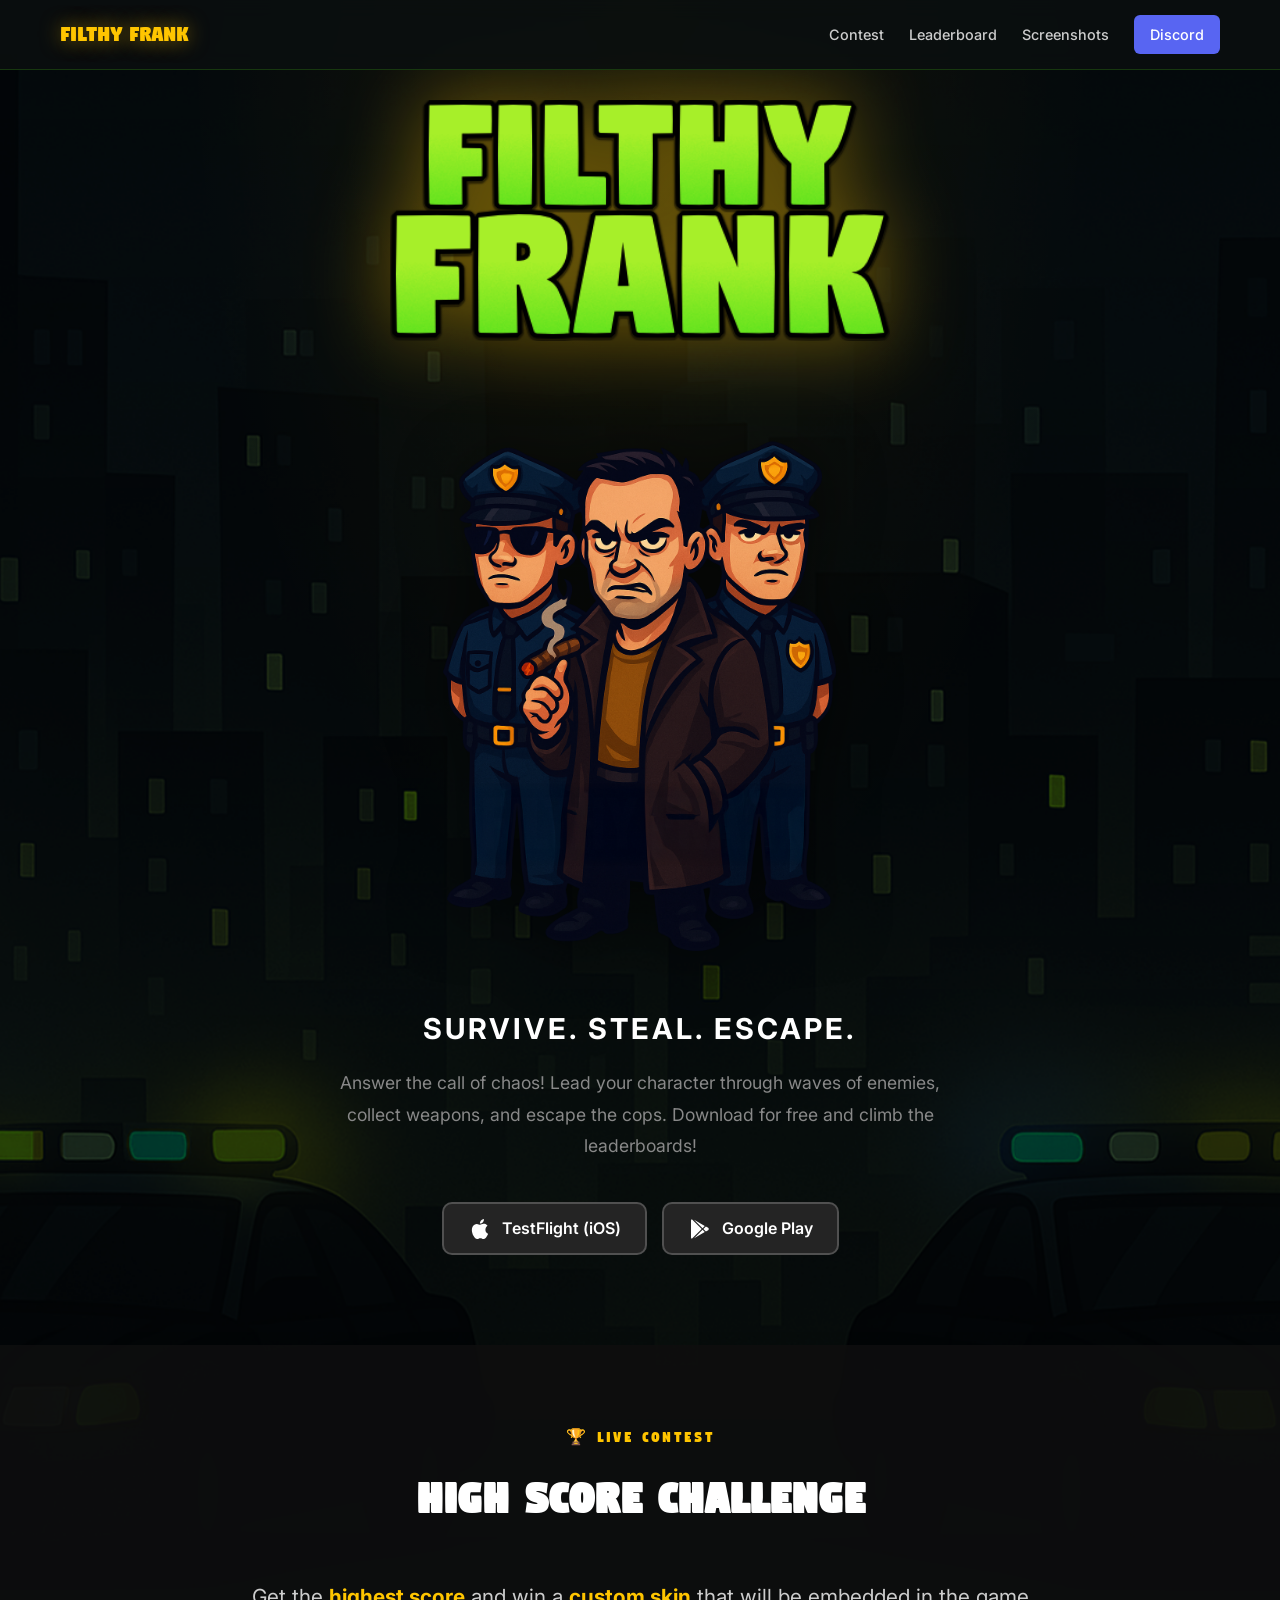
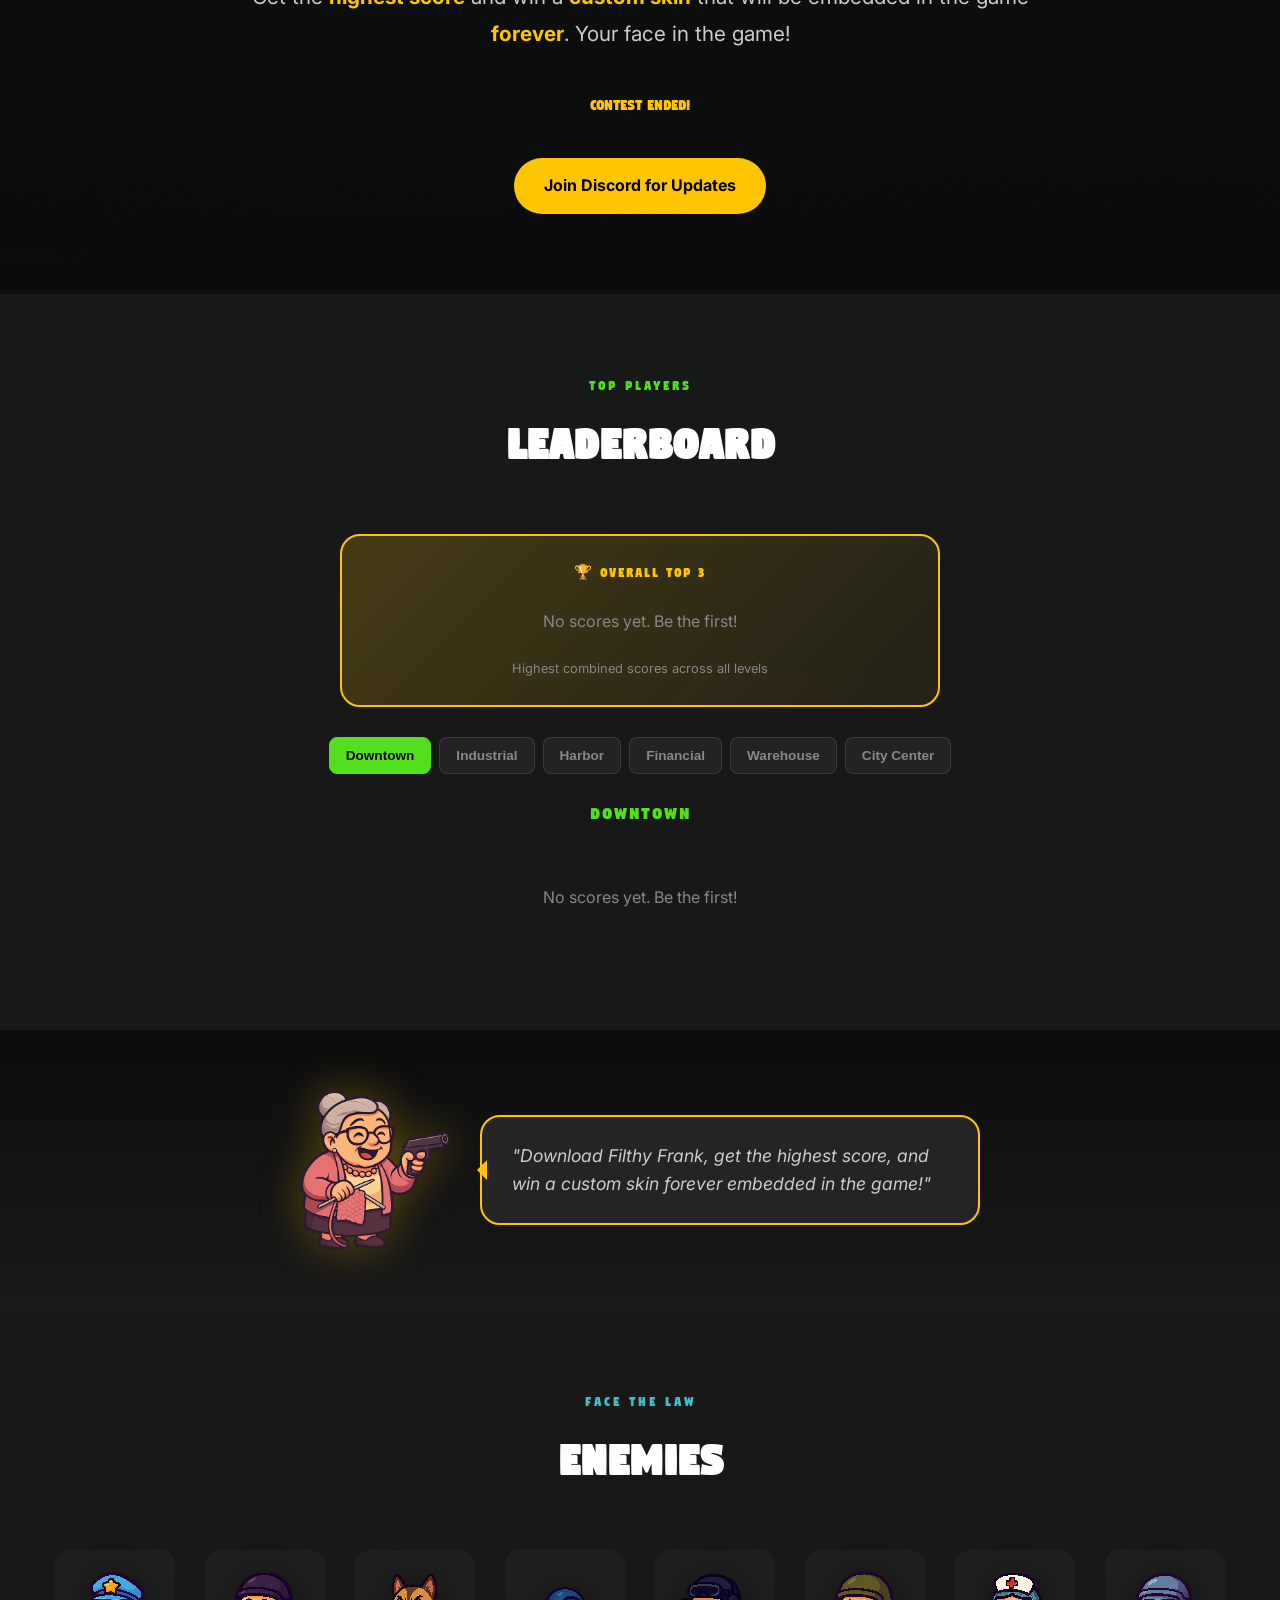
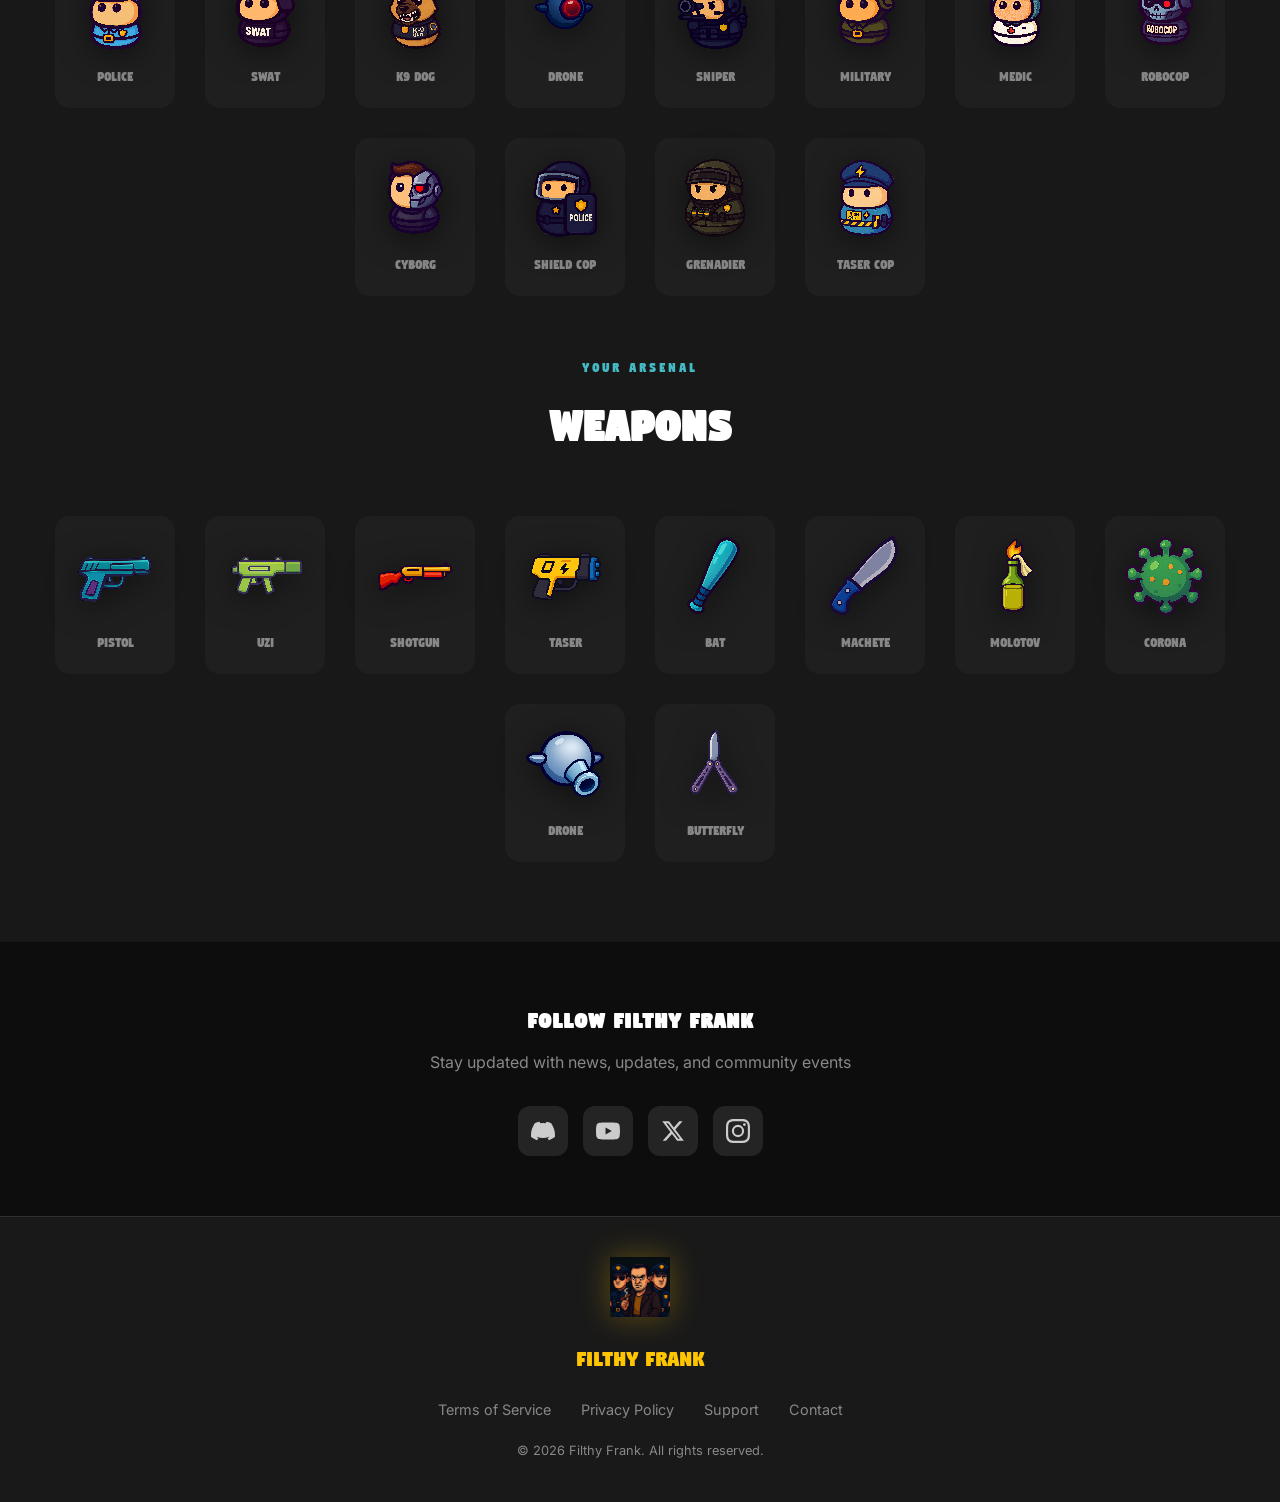
==== commit 6afbe56a: "Update CTA styling - use Digitalt font for countdown badge" ====
(no text change in the page or its own stylesheets)
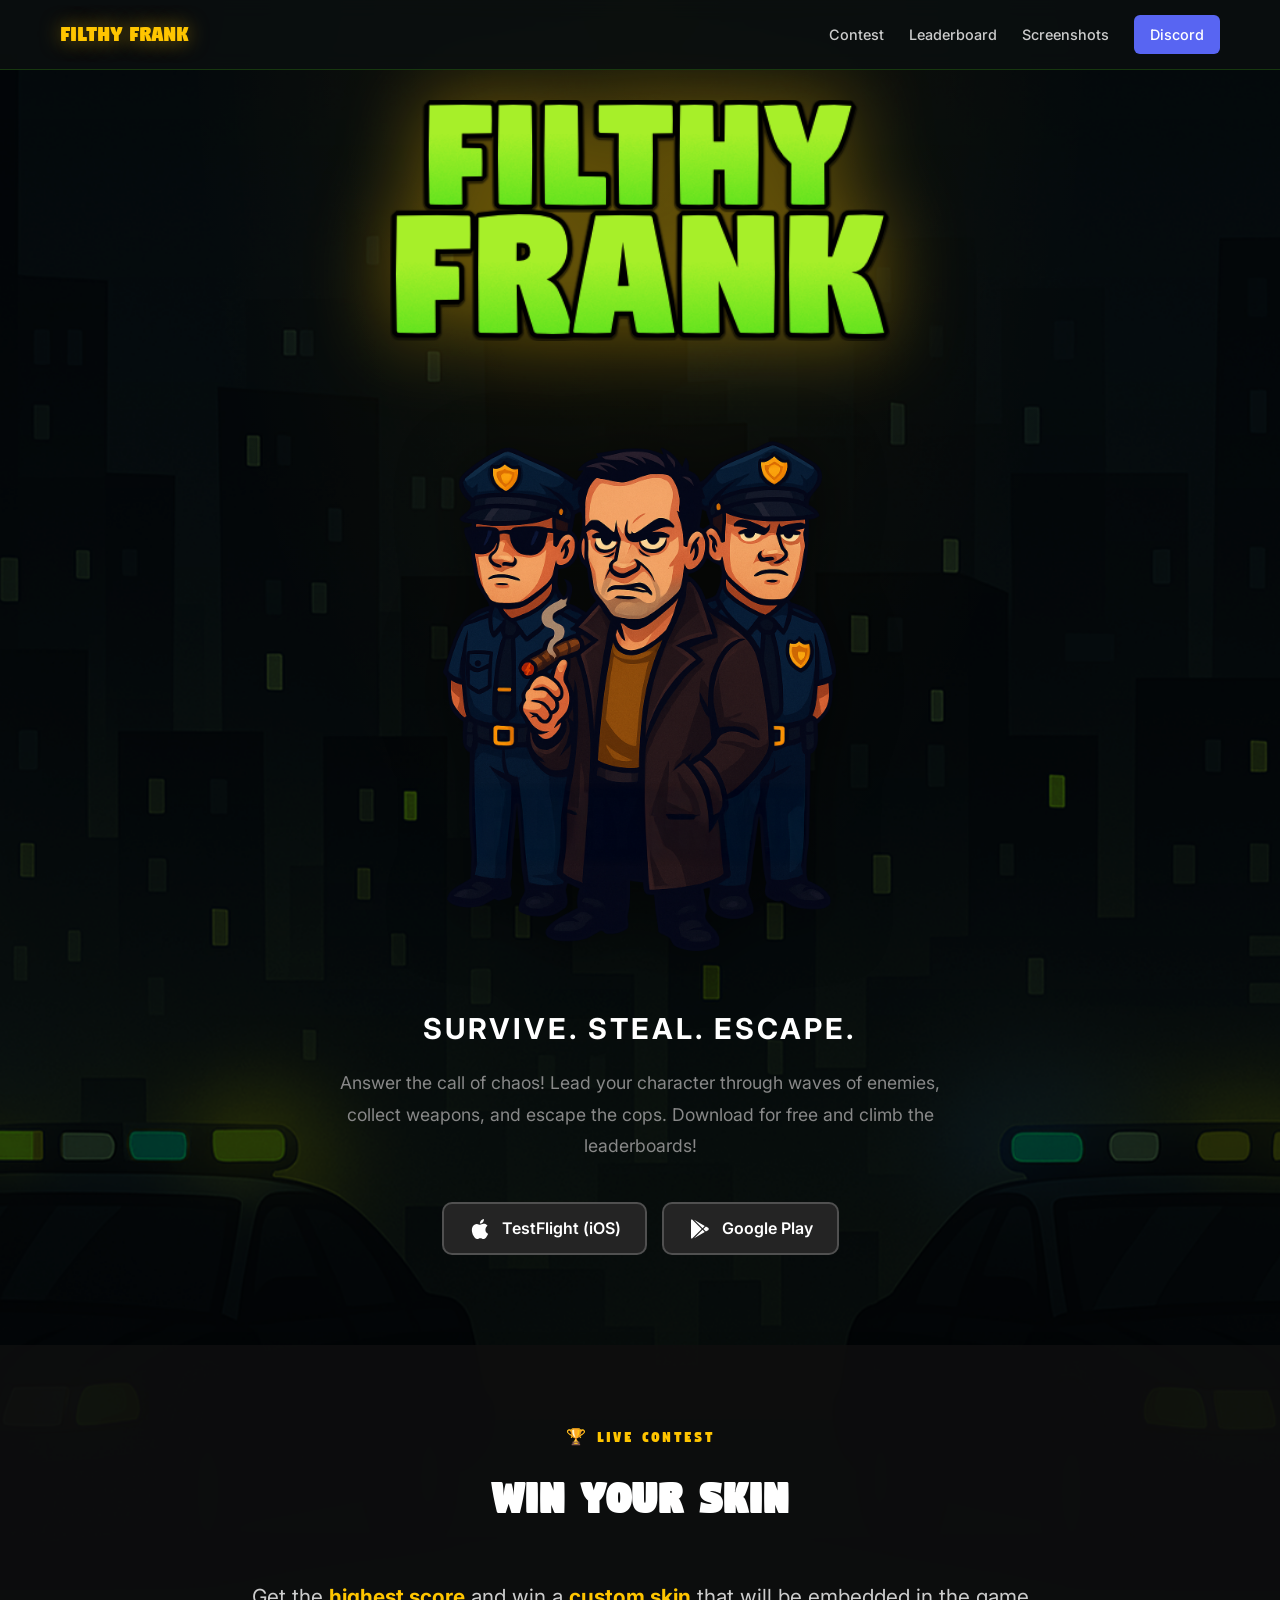
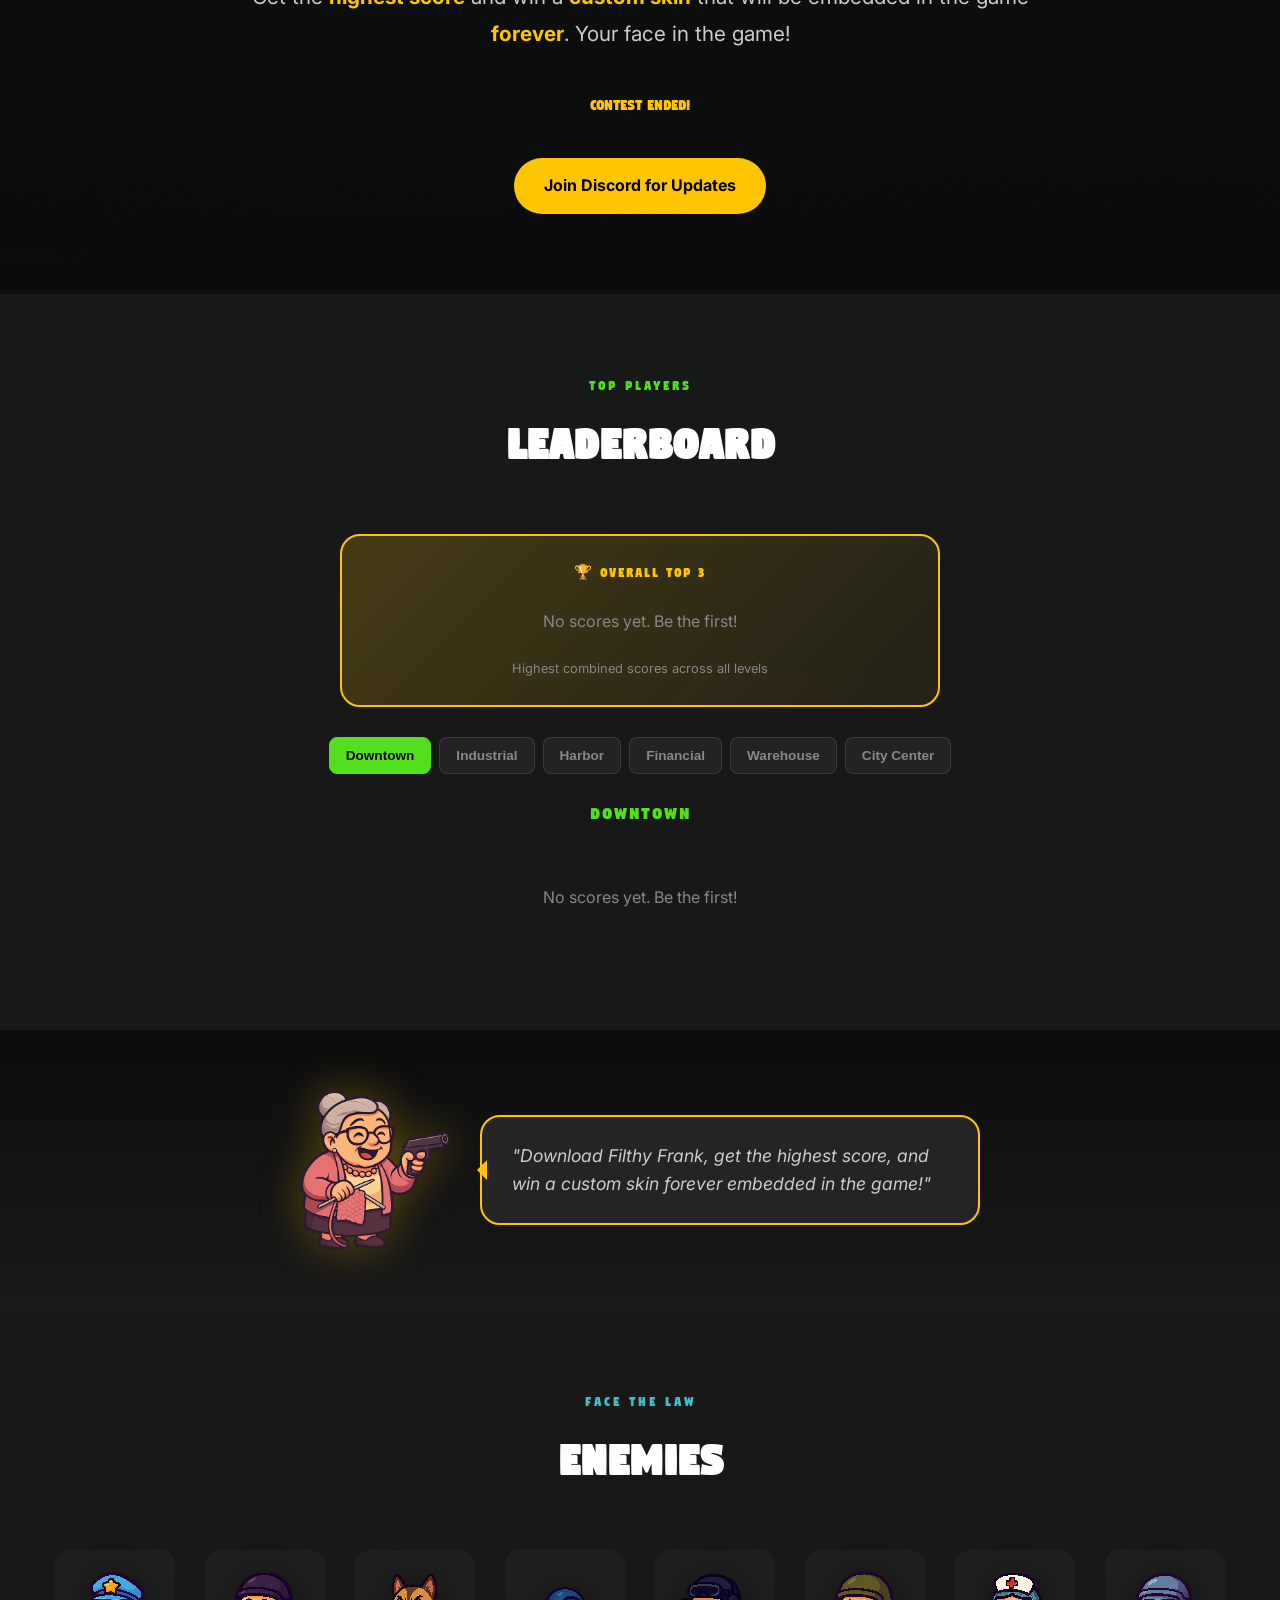
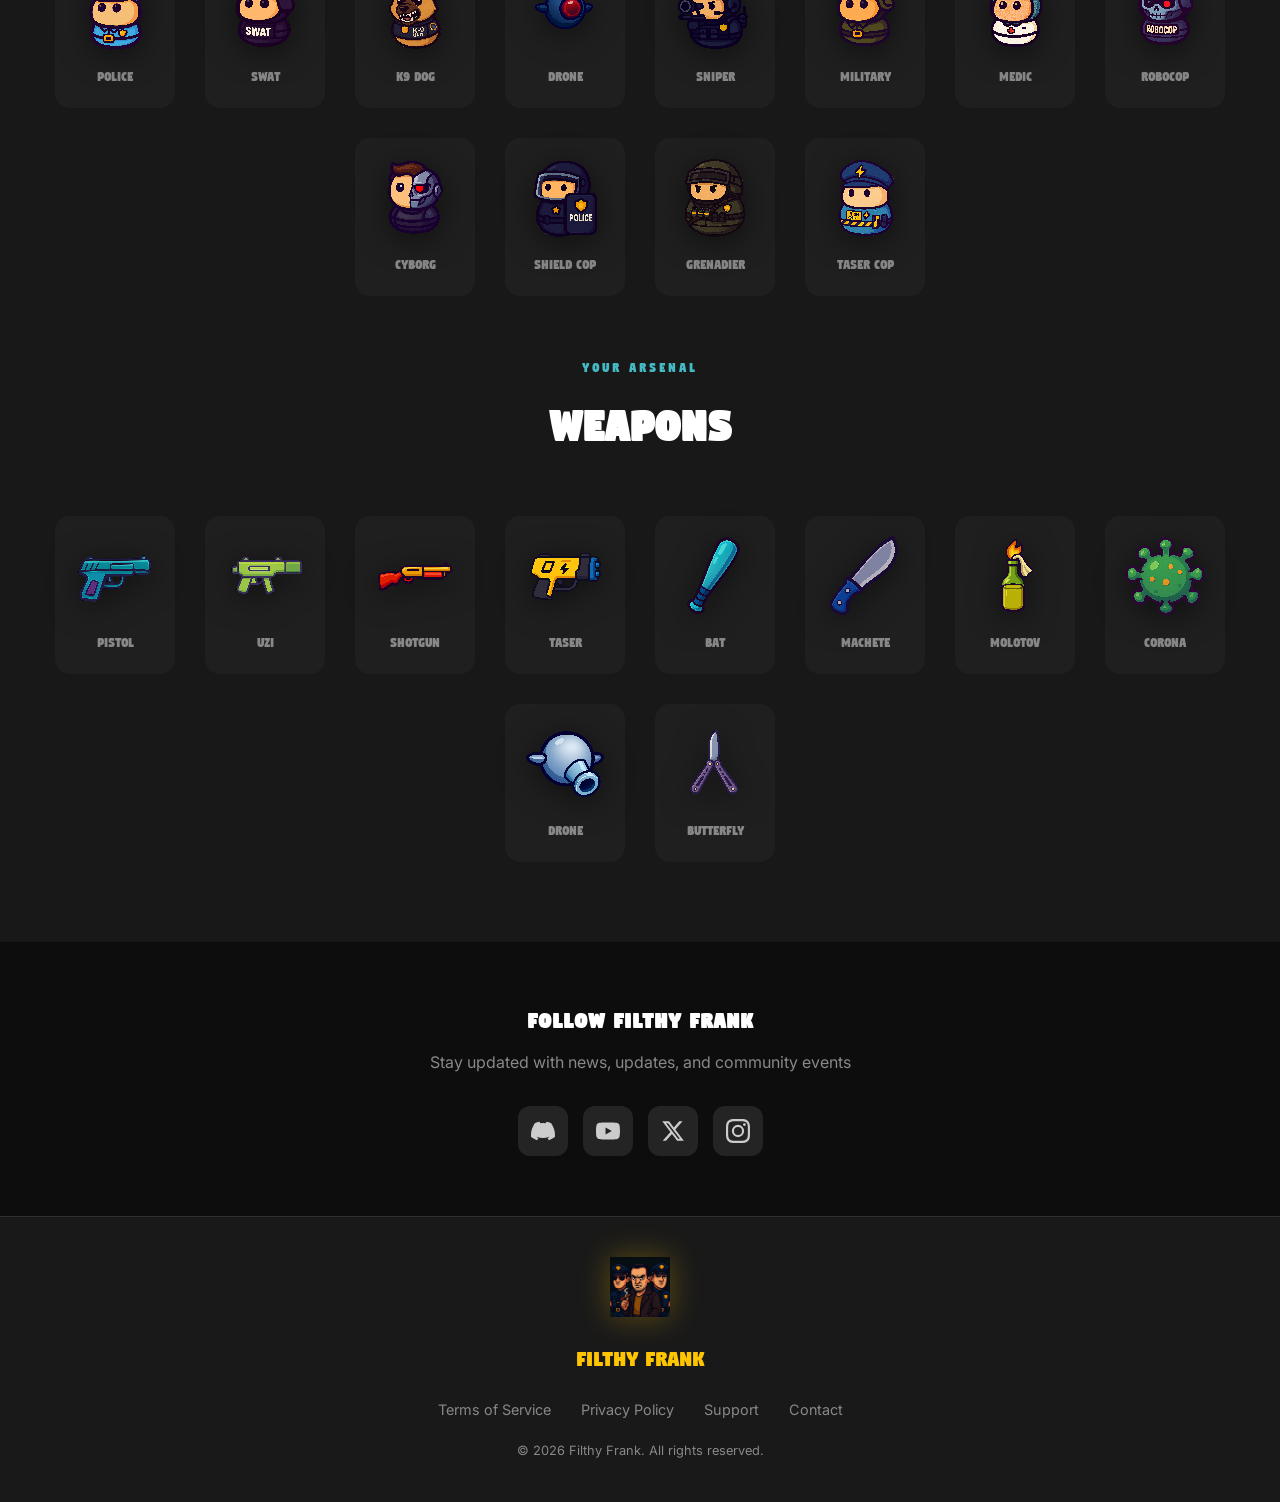
==== commit b24ecd0a: "Update contest: Win Your Skin - ends Jan 18 at 6pm" ====
--- a/index.html
+++ b/index.html
@@ -4,10 +4,10 @@
     <meta charset="UTF-8">
     <meta name="viewport" content="width=device-width, initial-scale=1.0">
     <title>Filthy Frank - Mobile Action Game</title>
-    <meta name="description" content="Survive. Steal. Escape. Download Filthy Frank now and compete in our high score contest!">
+    <meta name="description" content="Survive. Steal. Escape. Download Filthy Frank now and compete in our Win Your Skin contest!">
     
     <!-- Open Graph / Social Media -->
-    <meta property="og:title" content="Filthy Frank - High Score Contest">
+    <meta property="og:title" content="Filthy Frank - Win Your Skin Contest">
     <meta property="og:description" content="Win a custom skin embedded in the game forever! Download now and compete.">
     <meta property="og:image" content="assets/og-image.png">
     <meta property="og:type" content="website">
@@ -616,11 +616,15 @@
             display: inline-block;
             background: var(--accent-gold);
             color: #000;
-            font-family: 'Digitalt', monospace;
-            font-weight: 700;
-            padding: 4px 12px;
-            border-radius: 6px;
-            margin: 0 4px;
+            font-family: 'Inter', sans-serif;
+            font-weight: 900;
+            font-size: 1.2rem;
+            padding: 8px 16px;
+            border-radius: 8px;
+            margin: 0 8px;
+            letter-spacing: 1px;
+            text-shadow: none;
+            box-shadow: 0 2px 8px rgba(255, 197, 0, 0.4);
         }
 
         .cta-buttons {
@@ -1049,7 +1053,7 @@
     <section class="contest-section" id="contest">
         <div class="section-header">
             <p class="section-label">🏆 Live Contest</p>
-            <h2 class="section-title">High Score Challenge</h2>
+            <h2 class="section-title">Win Your Skin</h2>
         </div>
         
         <div class="contest-content">
@@ -1306,7 +1310,7 @@
         // CONFIGURATION
         // ============================================
         const CONFIG = {
-            contestEndDate: new Date('2026-01-10T18:00:00'),
+            contestEndDate: new Date('2026-01-18T18:00:00'),
             firebase: {
                 databaseUrl: "https://filthyfrank-7d392-default-rtdb.europe-west1.firebasedatabase.app"
             },
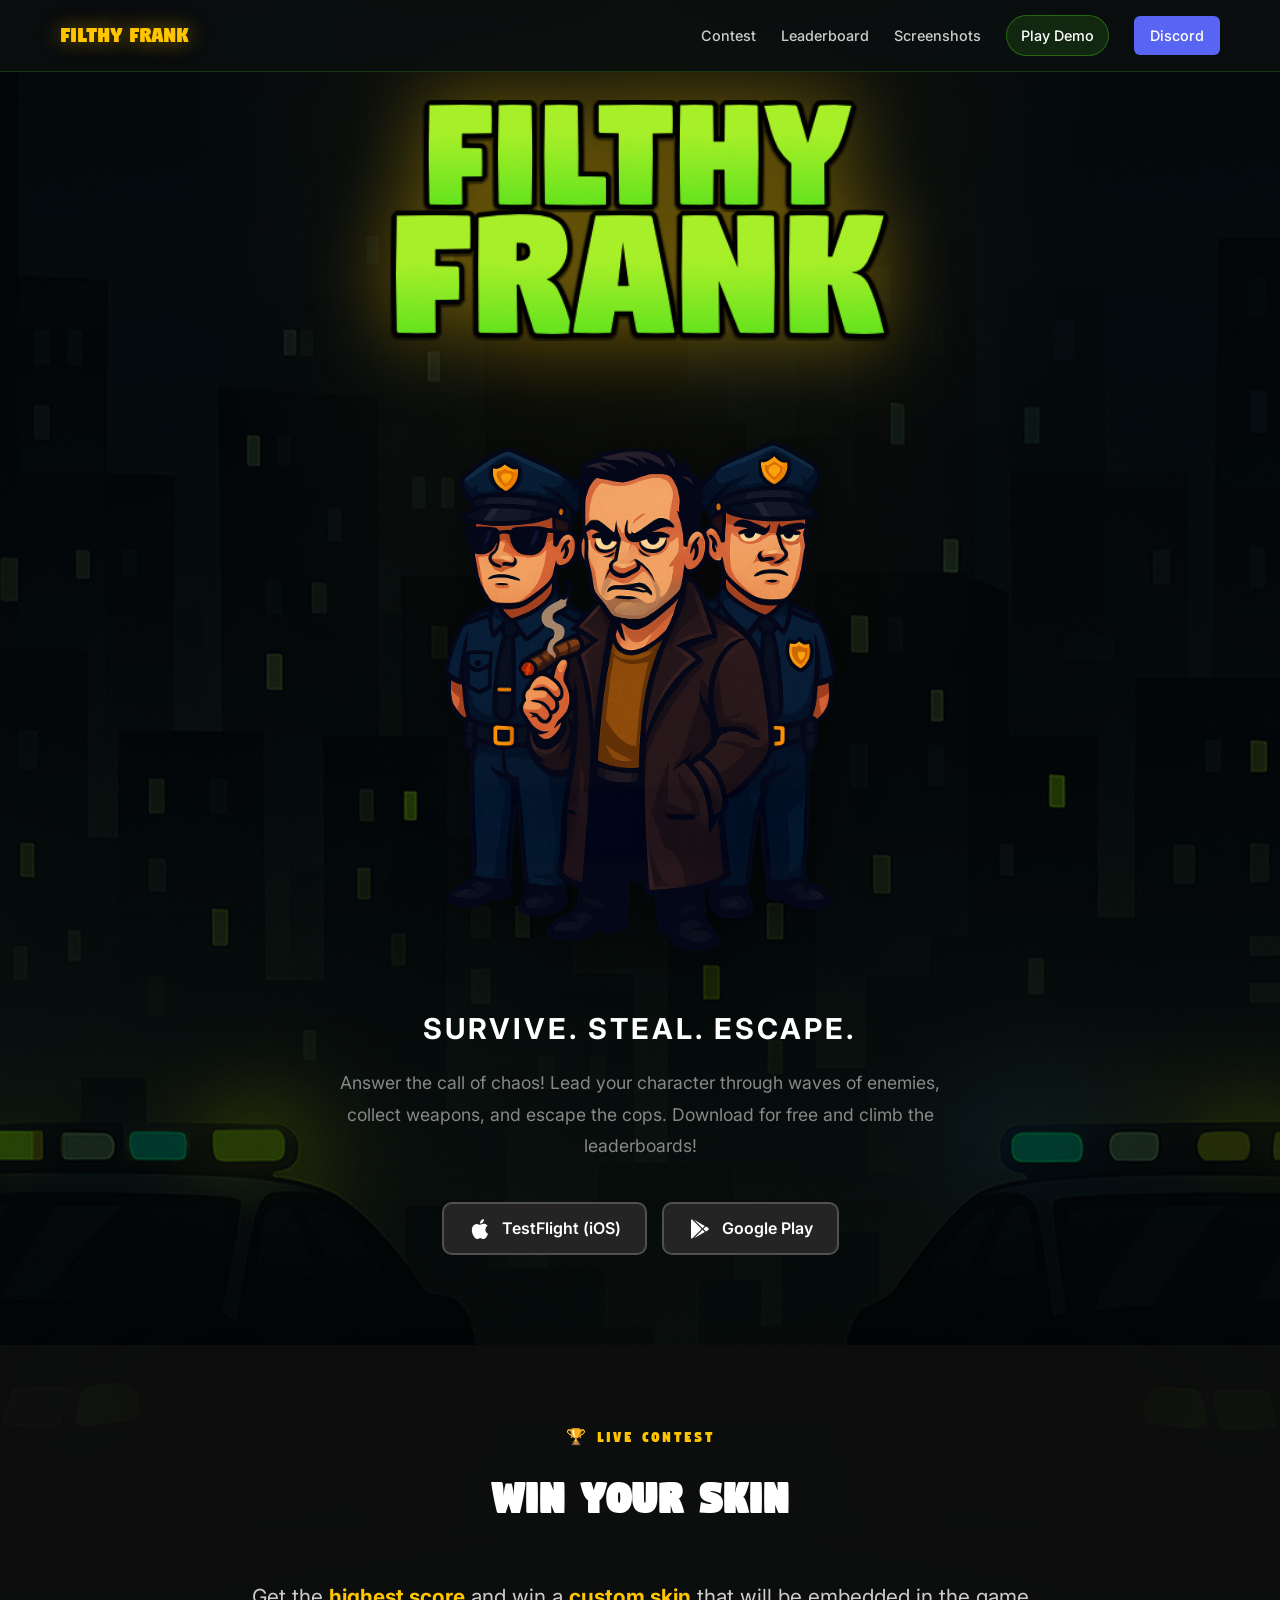
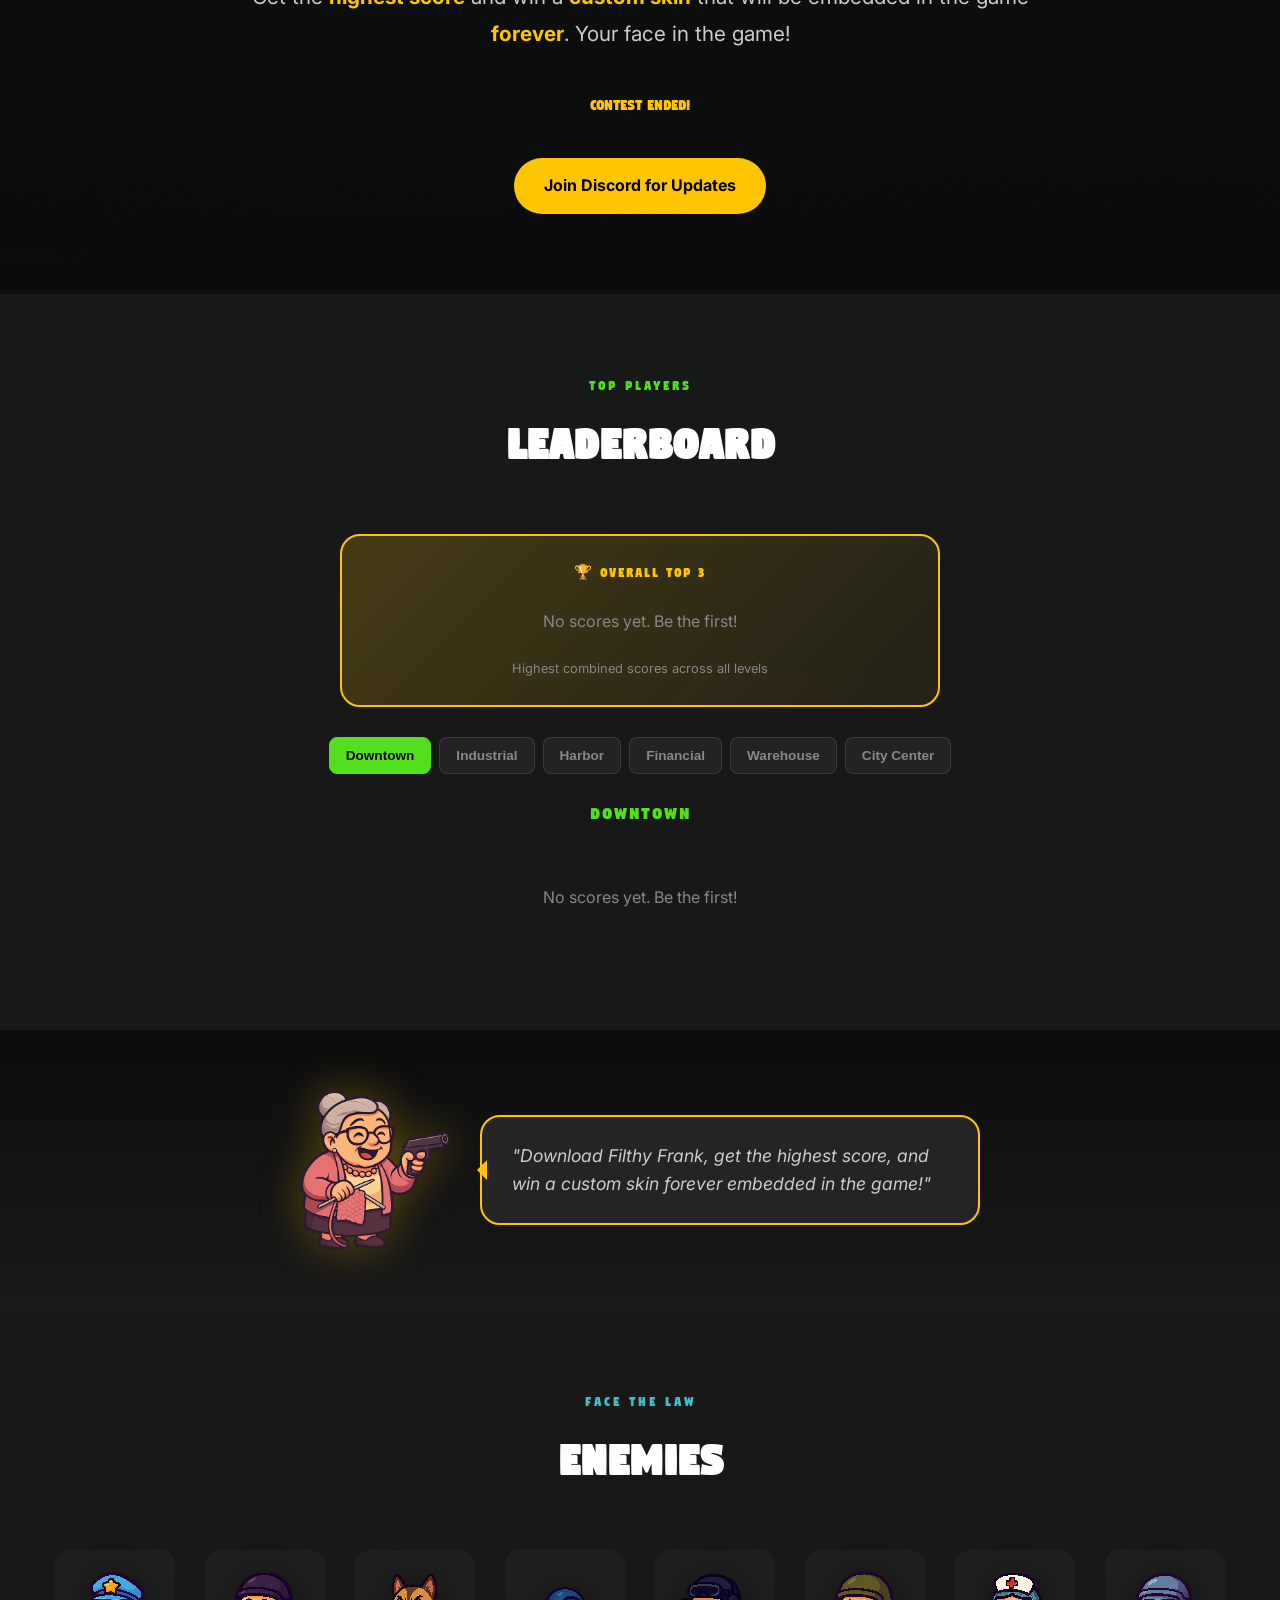
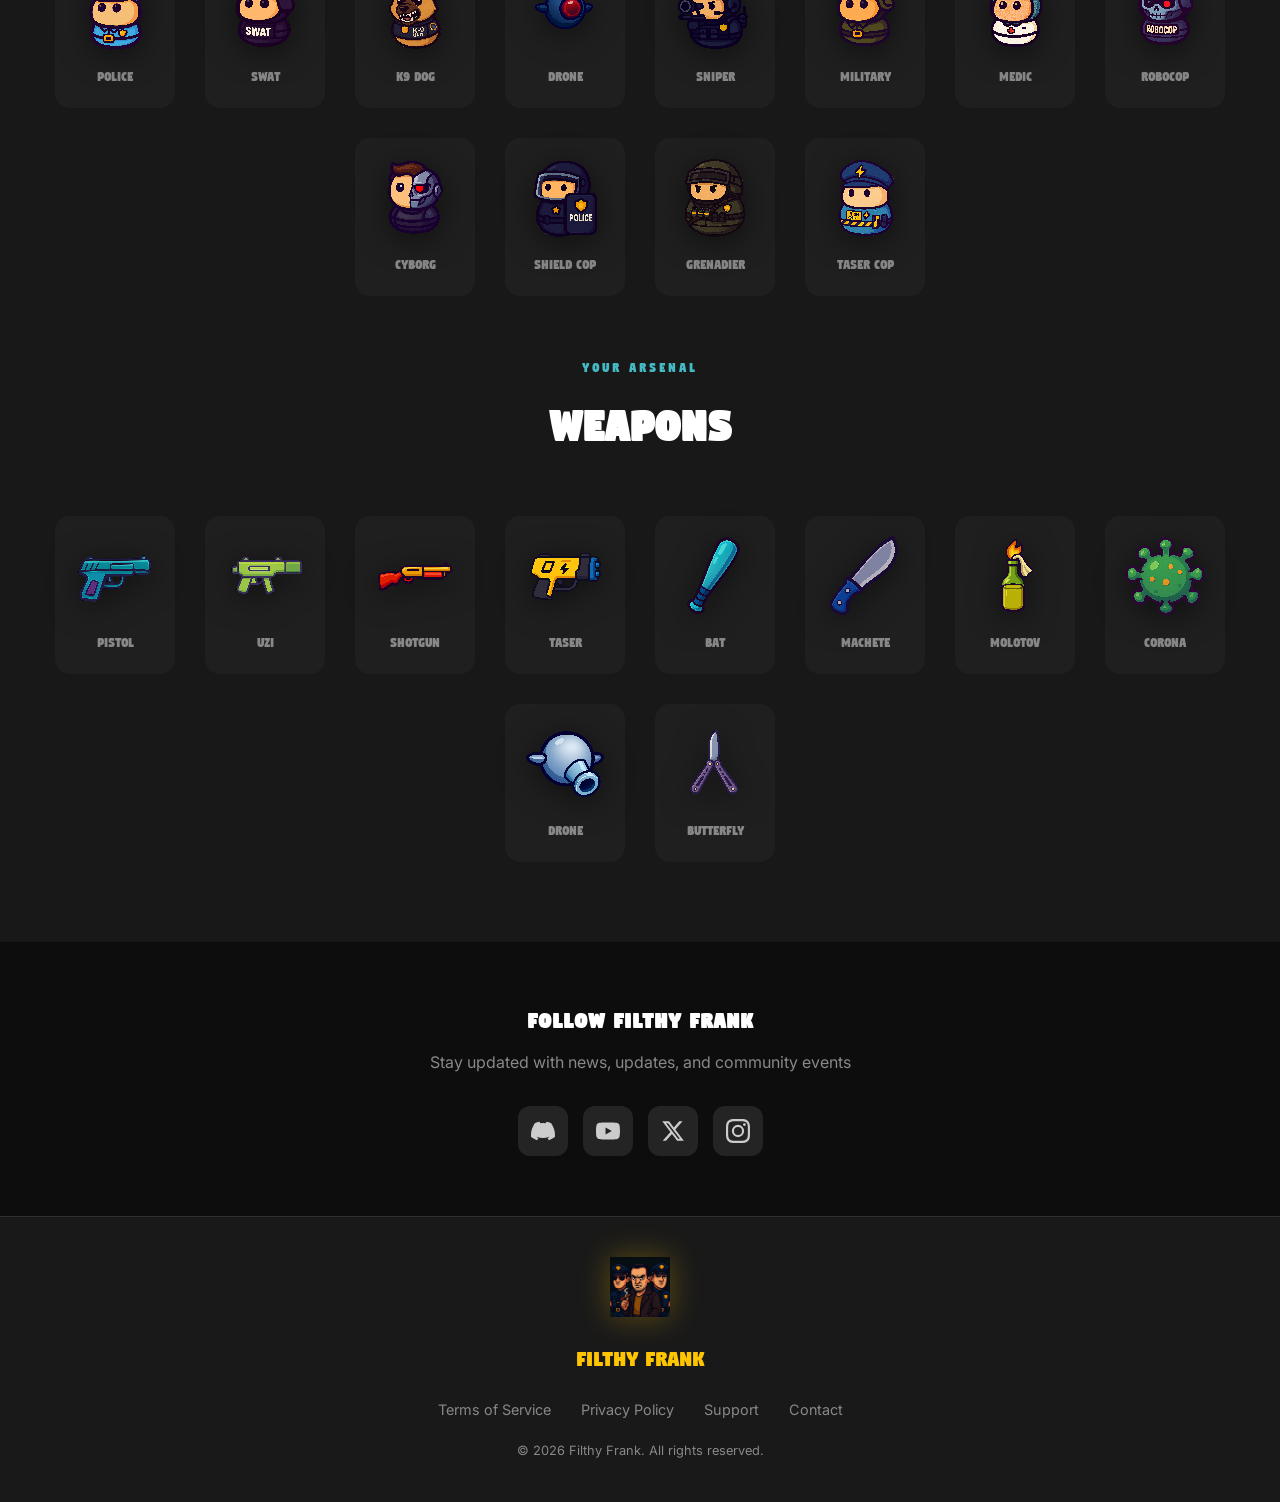
==== commit 1656a1c2: "Add Play Demo playable + updated contest settings" ====
--- a/index.html
+++ b/index.html
@@ -4,6 +4,15 @@
     <meta charset="UTF-8">
     <meta name="viewport" content="width=device-width, initial-scale=1.0">
     <title>Filthy Frank - Mobile Action Game</title>
+    
+    <!-- Google Analytics -->
+    <script async src="https://www.googletagmanager.com/gtag/js?id=G-KZTMSFMM34"></script>
+    <script>
+        window.dataLayer = window.dataLayer || [];
+        function gtag(){dataLayer.push(arguments);}
+        gtag('js', new Date());
+        gtag('config', 'G-KZTMSFMM34');
+    </script>
     <meta name="description" content="Survive. Steal. Escape. Download Filthy Frank now and compete in our Win Your Skin contest!">
     
     <!-- Open Graph / Social Media -->
@@ -149,6 +158,79 @@
             color: white !important;
         }
 
+        /* ============================================
+           PLAYABLE DEMO (NON-INTRUSIVE)
+           ============================================ */
+        .nav-play {
+            background: rgba(81, 224, 27, 0.12);
+            border: 1px solid rgba(81, 224, 27, 0.35);
+            padding: 8px 14px;
+            border-radius: 999px;
+            color: var(--text-white) !important;
+            font-weight: 700;
+        }
+
+        .nav-play:hover {
+            background: rgba(81, 224, 27, 0.2);
+            border-color: rgba(81, 224, 27, 0.55);
+            transform: translateY(-1px);
+        }
+
+        .playable-modal {
+            position: fixed;
+            inset: 0;
+            z-index: 2000;
+            display: none;
+            place-items: center;
+            background: rgba(0, 0, 0, 0.75);
+            backdrop-filter: blur(10px);
+            padding: 16px;
+        }
+
+        .playable-modal.open {
+            display: grid;
+        }
+
+        .playable-shell {
+            width: min(420px, 100%);
+            aspect-ratio: 360 / 640;
+            border-radius: 22px;
+            overflow: hidden;
+            border: 1px solid rgba(255, 197, 0, 0.25);
+            background: rgba(10, 15, 15, 0.9);
+            box-shadow: 0 26px 80px rgba(0, 0, 0, 0.6);
+            position: relative;
+        }
+
+        .playable-iframe {
+            width: 100%;
+            height: 100%;
+            border: 0;
+            display: block;
+            background: #000;
+        }
+
+        .playable-close {
+            position: absolute;
+            top: 10px;
+            right: 10px;
+            width: 40px;
+            height: 40px;
+            border-radius: 999px;
+            border: 1px solid rgba(255, 255, 255, 0.18);
+            background: rgba(0, 0, 0, 0.38);
+            color: white;
+            cursor: pointer;
+            display: grid;
+            place-items: center;
+            font-size: 18px;
+            z-index: 5;
+        }
+
+        .playable-close:hover {
+            background: rgba(0, 0, 0, 0.55);
+        }
+
         /* Mobile nav toggle */
         .nav-toggle {
             display: none;
@@ -1007,6 +1089,7 @@
                 <a href="#contest">Contest</a>
                 <a href="#leaderboard">Leaderboard</a>
                 <a href="#screenshots">Screenshots</a>
+                <a href="#" class="nav-play" id="playDemoBtn">Play Demo</a>
                 <a href="#" class="nav-discord" id="discordNav">Discord</a>
             </div>
             <button class="nav-toggle" aria-label="Menu">☰</button>
@@ -1302,6 +1385,14 @@
         <p class="copyright">© 2026 Filthy Frank. All rights reserved.</p>
     </footer>
 
+    <!-- Playable Demo Modal (non-intrusive; opens on user click) -->
+    <div class="playable-modal" id="playableModal" aria-hidden="true">
+        <div class="playable-shell" role="dialog" aria-modal="true" aria-label="Playable demo">
+            <button class="playable-close" id="playableClose" aria-label="Close">✕</button>
+            <iframe class="playable-iframe" id="playableFrame" title="Playable demo" loading="lazy"></iframe>
+        </div>
+    </div>
+
     <!-- ============================================
          JAVASCRIPT
          ============================================ -->
@@ -1528,6 +1619,54 @@
         // CTA buttons
         document.getElementById('ctaIOS').href = CONFIG.appStoreUrl;
         document.getElementById('ctaAndroid').href = CONFIG.googlePlayUrl;
+
+        // ============================================
+        // PLAYABLE DEMO (modal)
+        // ============================================
+        const playableModal = document.getElementById('playableModal');
+        const playableFrame = document.getElementById('playableFrame');
+        const playableClose = document.getElementById('playableClose');
+        const playDemoBtn = document.getElementById('playDemoBtn');
+
+        function openPlayable() {
+            if (!playableModal || !playableFrame) return;
+            playableModal.classList.add('open');
+            playableModal.setAttribute('aria-hidden', 'false');
+            // Set src on open so it doesn't load or play audio until user intent.
+            playableFrame.src = 'playable/index.html';
+            document.body.style.overflow = 'hidden';
+        }
+
+        function closePlayable() {
+            if (!playableModal || !playableFrame) return;
+            playableModal.classList.remove('open');
+            playableModal.setAttribute('aria-hidden', 'true');
+            // Remove src to stop audio and free resources.
+            playableFrame.src = '';
+            document.body.style.overflow = '';
+        }
+
+        if (playDemoBtn) {
+            playDemoBtn.addEventListener('click', (e) => {
+                e.preventDefault();
+                openPlayable();
+            });
+        }
+
+        if (playableClose) {
+            playableClose.addEventListener('click', closePlayable);
+        }
+
+        if (playableModal) {
+            playableModal.addEventListener('click', (e) => {
+                // Click outside the phone shell closes
+                if (e.target === playableModal) closePlayable();
+            });
+        }
+
+        window.addEventListener('keydown', (e) => {
+            if (e.key === 'Escape') closePlayable();
+        });
     </script>
 </body>
 </html>
